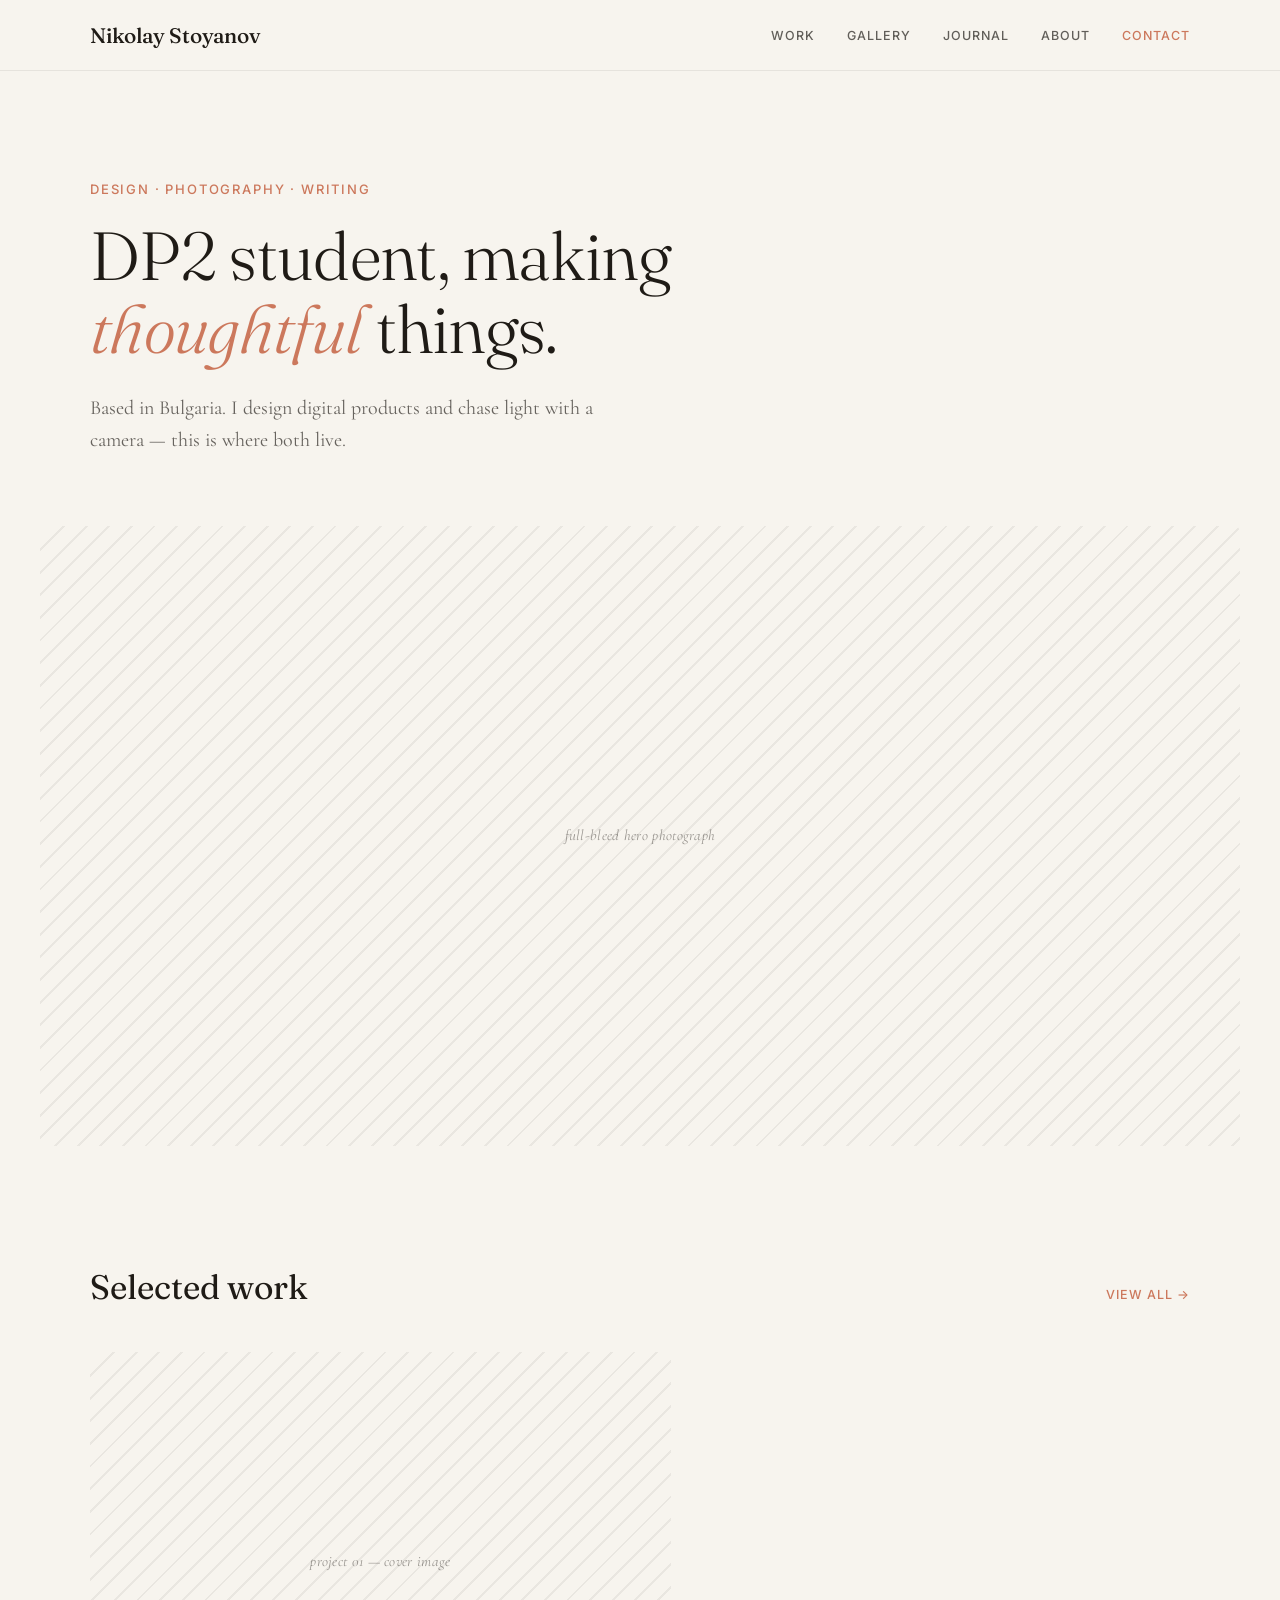
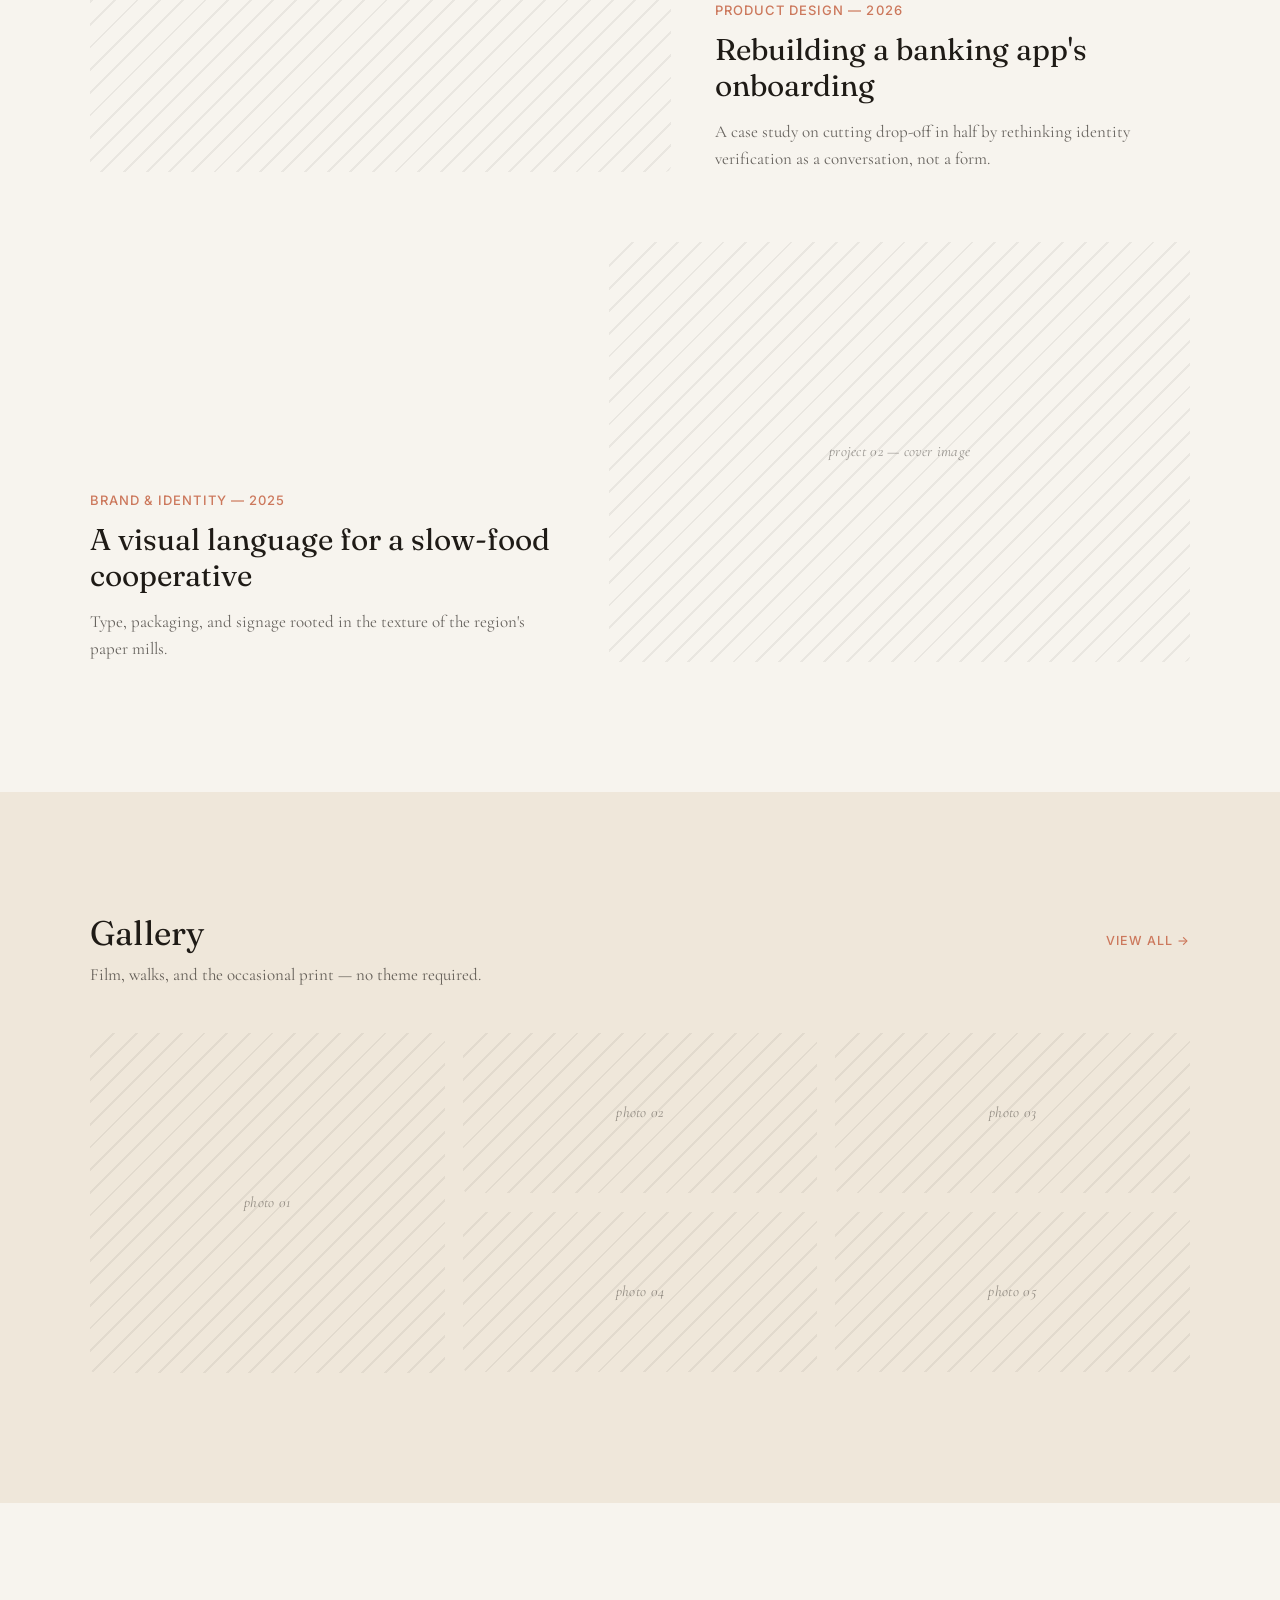
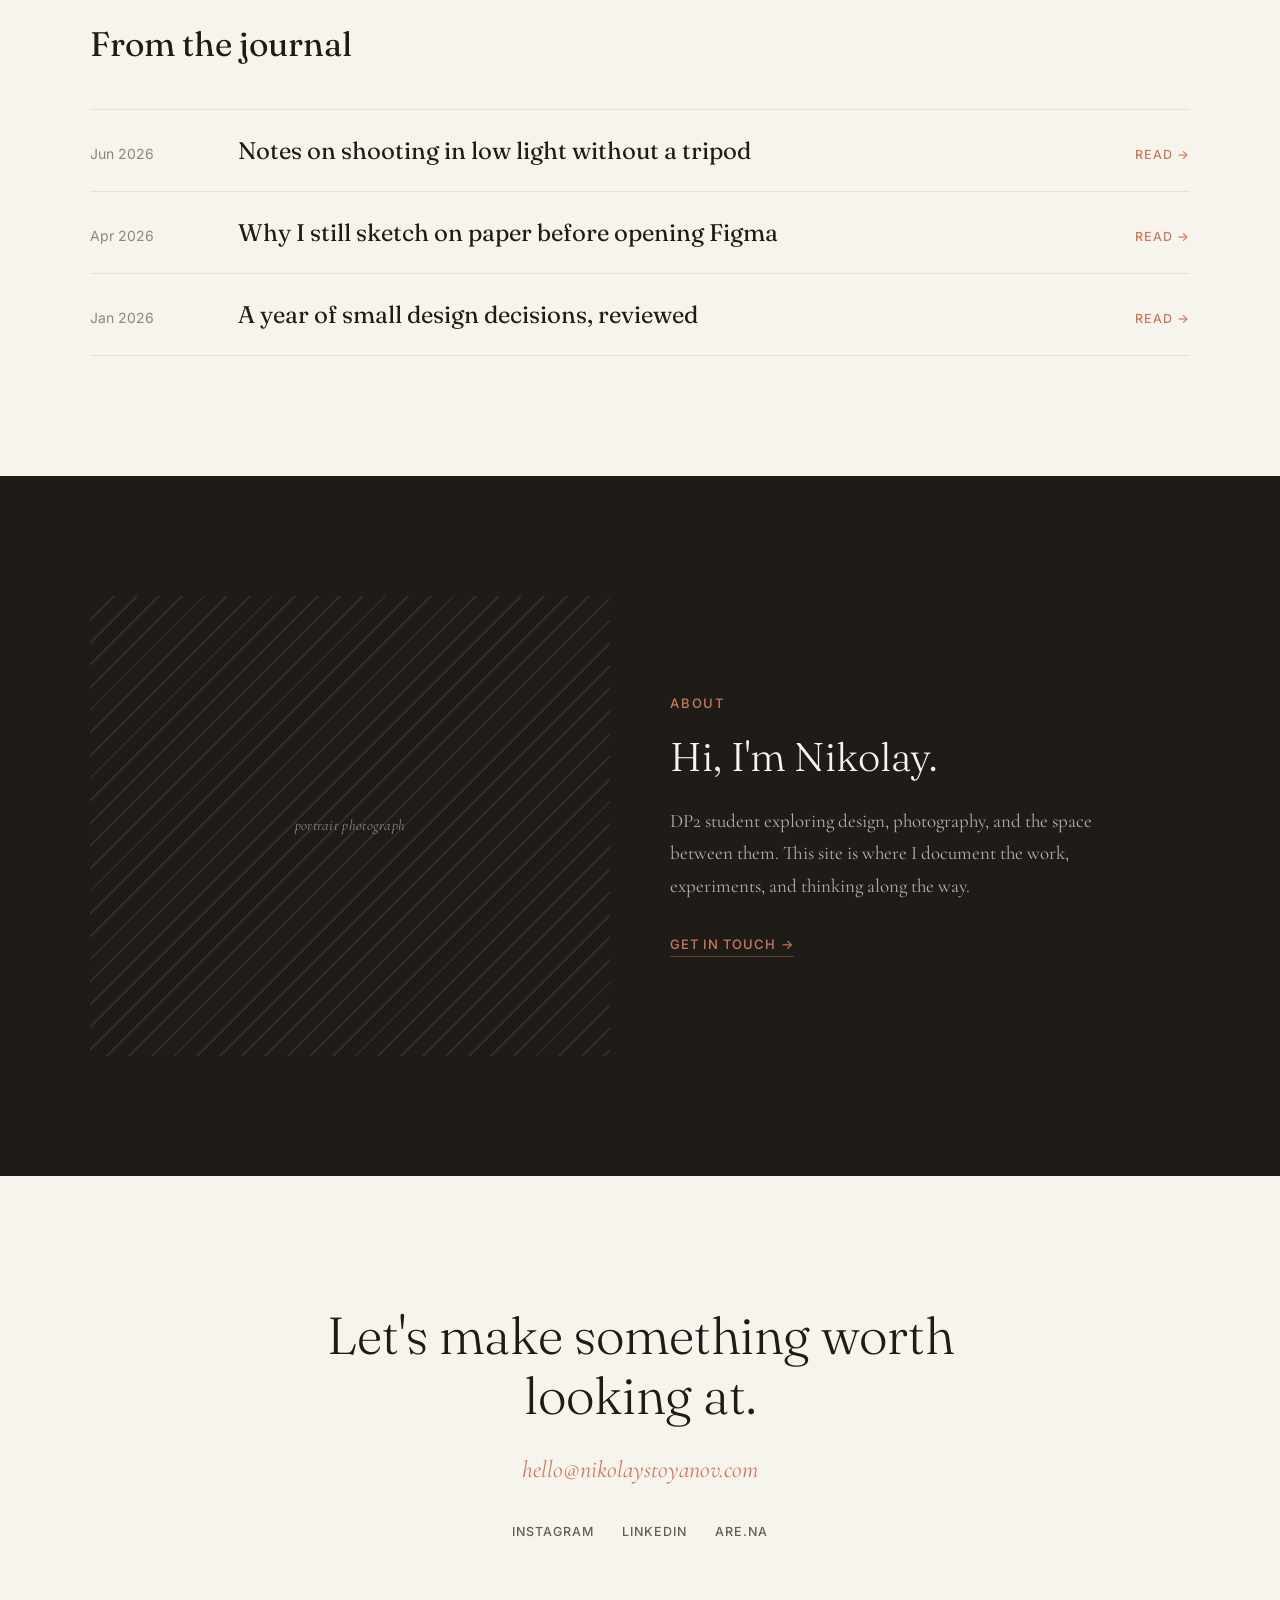
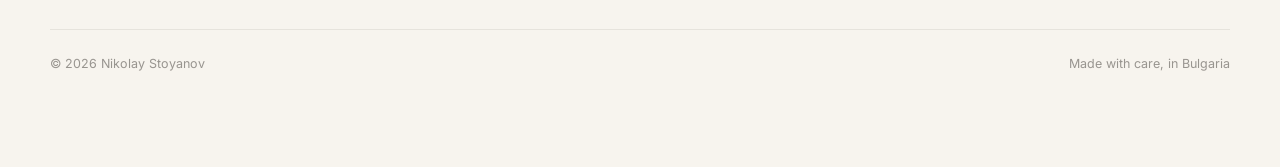
==== index.html @ 4f8e9625 "Add portfolio site: Home, Project, Post, and Gallery pages Static HTML/CSS implementation of the per" ====
<!DOCTYPE html>
<html lang="en">
<head>
<meta charset="utf-8">
<meta name="viewport" content="width=device-width, initial-scale=1">
<title>Nikolay Stoyanov — Design · Photography · Writing</title>
<meta name="description" content="Personal portfolio of Nikolay Stoyanov — design, photography, and writing from Bulgaria.">
<link rel="preconnect" href="https://fonts.googleapis.com">
<link rel="preconnect" href="https://fonts.gstatic.com" crossorigin>
<link href="https://fonts.googleapis.com/css2?family=Fraunces:ital,opsz,wght@0,9..144,300;0,9..144,400;0,9..144,500;0,9..144,600;1,9..144,400&family=Cormorant+Garamond:ital,wght@0,400;0,500;1,400&family=Inter:wght@400;500;600&display=swap" rel="stylesheet">
<link rel="stylesheet" href="css/style.css">
</head>
<body>

<header class="site-nav">
  <div class="nav-inner">
    <a href="#home" class="brand">Nikolay Stoyanov</a>
    <nav class="nav-links">
      <a href="#work">Work</a>
      <a href="gallery.html">Gallery</a>
      <a href="#journal">Journal</a>
      <a href="#about">About</a>
      <a href="#contact" class="accent">Contact</a>
    </nav>
  </div>
</header>

<main>

  <!-- HERO -->
  <section id="home" class="hero container">
    <p class="eyebrow">Design · Photography · Writing</p>
    <h1>DP2 student, making <em>thoughtful</em> things.</h1>
    <p class="hero-sub">Based in Bulgaria. I design digital products and chase light with a camera — this is where both live.</p>
  </section>

  <div class="ph full-bleed hero-photo">full-bleed hero photograph</div>

  <!-- WORK -->
  <section id="work">
    <div class="container">
      <div class="section-head">
        <h2>Selected work</h2>
        <a href="#work" class="label">View all →</a>
      </div>
    </div>
    <div class="container work-list">
      <article class="work-row">
        <a href="project.html" class="ph work-cover">project 01 — cover image</a>
        <div>
          <p class="eyebrow" style="letter-spacing:.08em">Product design — 2026</p>
          <h3><a href="project.html">Rebuilding a banking app's onboarding</a></h3>
          <p class="work-desc">A case study on cutting drop-off in half by rethinking identity verification as a conversation, not a form.</p>
        </div>
      </article>
      <article class="work-row work-row--flip">
        <a href="project.html" class="ph work-cover">project 02 — cover image</a>
        <div>
          <p class="eyebrow" style="letter-spacing:.08em">Brand &amp; identity — 2025</p>
          <h3><a href="project.html">A visual language for a slow-food cooperative</a></h3>
          <p class="work-desc">Type, packaging, and signage rooted in the texture of the region's paper mills.</p>
        </div>
      </article>
    </div>
  </section>

  <!-- GALLERY TEASER -->
  <section id="gallery" class="gallery-band">
    <div class="container">
      <div class="section-head">
        <h2>Gallery</h2>
        <a href="gallery.html" class="label">View all →</a>
      </div>
      <p class="gallery-sub">Film, walks, and the occasional print — no theme required.</p>
      <div class="photo-grid">
        <div class="ph tall" style="height:340px">photo 01</div>
        <div class="ph" style="height:160px">photo 02</div>
        <div class="ph" style="height:160px">photo 03</div>
        <div class="ph" style="height:160px">photo 04</div>
        <div class="ph" style="height:160px">photo 05</div>
      </div>
    </div>
  </section>

  <!-- JOURNAL -->
  <section id="journal" class="container">
    <h2>From the journal</h2>
    <div class="journal-list">
      <a href="post.html" class="journal-row">
        <span class="date">Jun 2026</span>
        <span class="title">Notes on shooting in low light without a tripod</span>
        <span class="read">Read →</span>
      </a>
      <a href="post.html" class="journal-row">
        <span class="date">Apr 2026</span>
        <span class="title">Why I still sketch on paper before opening Figma</span>
        <span class="read">Read →</span>
      </a>
      <a href="post.html" class="journal-row">
        <span class="date">Jan 2026</span>
        <span class="title">A year of small design decisions, reviewed</span>
        <span class="read">Read →</span>
      </a>
    </div>
  </section>

  <!-- ABOUT -->
  <section id="about">
    <div class="container about-grid">
      <div class="ph ph--on-dark about-portrait">portrait photograph</div>
      <div>
        <p class="eyebrow">About</p>
        <h2>Hi, I'm Nikolay.</h2>
        <p class="about-bio">DP2 student exploring design, photography, and the space between them. This site is where I document the work, experiments, and thinking along the way.</p>
        <a href="#contact" class="link-underline">Get in touch →</a>
      </div>
    </div>
  </section>

  <!-- CONTACT / FOOTER -->
  <section id="contact">
    <div class="contact-inner">
      <h2>Let's make something worth looking at.</h2>
      <a href="mailto:hello@nikolaystoyanov.com" class="contact-email">hello@nikolaystoyanov.com</a>
      <div class="social-links">
        <a href="#">Instagram</a>
        <a href="#">LinkedIn</a>
        <a href="#">Are.na</a>
      </div>
    </div>
    <footer class="site-footer">
      <span>© 2026 Nikolay Stoyanov</span>
      <span>Made with care, in Bulgaria</span>
    </footer>
  </section>

</main>

</body>
</html>
---- css/style.css ----
/* ==========================================================================
   Nikolay Stoyanov — personal portfolio
   Design tokens + shared styles for all pages
   ========================================================================== */

:root {
  --bg: #F7F4EE;            /* cream / paper */
  --bg-beige: #EFE7DA;      /* warm beige band (gallery) */
  --ink: #1F1B16;           /* primary text / dark sections */
  --ink-88: #1F1B16dd;
  --ink-80: #1F1B16cc;
  --ink-66: #1F1B16aa;
  --ink-70a: #1F1B16b0;
  --ink-50: #1F1B1680;
  --ink-44: #1F1B1670;
  --accent: #CC785C;        /* clay / terracotta */
  --accent-hover: #B35F42;
  --selection: #EEDCCB;
  --hairline: #1F1B1614;
  --hairline-strong: #1F1B1618;
  --cream-70: #F7F4EEb0;
  --cream-50: #F7F4EE80;

  --serif-display: 'Fraunces', serif;
  --serif-body: 'Cormorant Garamond', serif;
  --sans: 'Inter', sans-serif;

  --radius: 6px;
  --page-max: 1180px;
  --gutter: 40px;
}

* { box-sizing: border-box; }

html { scroll-behavior: smooth; }

/* Cross-page fade: view transitions where supported (Chrome/Edge),
   with a fade-in on load as a fallback everywhere else */
@view-transition { navigation: auto; }

::view-transition-old(root) { animation: vt-fade-out .2s ease both; }
::view-transition-new(root) { animation: vt-fade-in .25s ease both; }

@keyframes vt-fade-out { to { opacity: 0; } }
@keyframes vt-fade-in { from { opacity: 0; } }

@keyframes page-fade-in { from { opacity: 0; } }

body { animation: page-fade-in .35s ease; }

@media (prefers-reduced-motion: reduce) {
  html { scroll-behavior: auto; }
  body { animation: none; }
  ::view-transition-old(root),
  ::view-transition-new(root) { animation: none; }
}

body {
  margin: 0;
  background: var(--bg);
  color: var(--ink);
  font-family: var(--sans);
  -webkit-font-smoothing: antialiased;
}

a {
  color: var(--accent);
  text-decoration: none;
  transition: color .2s ease, opacity .2s ease, border-color .2s ease;
}

a:hover { color: var(--accent-hover); }

::selection { background: var(--selection); color: var(--ink); }

img {
  max-width: 100%;
  display: block;
  border-radius: var(--radius);
}

h1, h2, h3, p { margin: 0; }

/* Layout helpers ---------------------------------------------------------- */

.container {
  max-width: var(--page-max);
  margin: 0 auto;
  padding-left: var(--gutter);
  padding-right: var(--gutter);
}

.full-bleed {
  margin-left: var(--gutter);
  margin-right: var(--gutter);
  border-radius: var(--radius);
}

/* Diagonal-hatch placeholder (swap for real <img> when photos are ready) -- */

.ph {
  background: repeating-linear-gradient(135deg, #1F1B1610, #1F1B1610 2px, transparent 2px, transparent 16px);
  display: flex;
  align-items: center;
  justify-content: center;
  font: italic 15px/1 var(--serif-body);
  color: var(--ink-44);
  letter-spacing: .02em;
  border-radius: var(--radius);
}

.ph--on-dark {
  background: repeating-linear-gradient(135deg, #F7F4EE14, #F7F4EE14 2px, transparent 2px, transparent 16px);
  color: var(--cream-50);
}

/* Type styles ------------------------------------------------------------- */

.eyebrow {
  font: 500 13px var(--sans);
  letter-spacing: .14em;
  text-transform: uppercase;
  color: var(--accent);
}

.label {
  font: 500 12.5px var(--sans);
  letter-spacing: .08em;
  text-transform: uppercase;
}

/* Nav ---------------------------------------------------------------------- */

.site-nav {
  position: sticky;
  top: 0;
  z-index: 10;
  background: #F7F4EEee;
  backdrop-filter: blur(6px);
  -webkit-backdrop-filter: blur(6px);
  border-bottom: 1px solid var(--hairline);
}

.site-nav .nav-inner {
  max-width: var(--page-max);
  margin: 0 auto;
  display: flex;
  align-items: center;
  justify-content: space-between;
  gap: 20px;
  padding: 22px var(--gutter);
}

.site-nav .brand {
  font: 500 21px var(--serif-display);
  color: var(--ink);
  letter-spacing: -.01em;
  white-space: nowrap;
}

.site-nav .nav-links {
  display: flex;
  flex-wrap: wrap;
  gap: 32px;
  font: 500 12.5px var(--sans);
  letter-spacing: .08em;
  text-transform: uppercase;
}

.site-nav .nav-links a { color: var(--ink-70a); }
.site-nav .nav-links a:hover { color: var(--accent-hover); }
.site-nav .nav-links a.accent,
.site-nav .nav-links a.active { color: var(--accent); }
.site-nav .nav-links a.accent:hover,
.site-nav .nav-links a.active:hover { color: var(--accent-hover); }

/* Home: hero ---------------------------------------------------------------- */

.hero {
  padding-top: 110px;
  padding-bottom: 70px;
  scroll-margin-top: 80px;
}

.hero .eyebrow { margin-bottom: 22px; }

.hero h1 {
  font: 300 68px/1.08 var(--serif-display);
  max-width: 820px;
  letter-spacing: -.01em;
}

.hero h1 em {
  font-style: italic;
  color: var(--accent);
}

.hero .hero-sub {
  margin-top: 26px;
  font: 400 20px/1.6 var(--serif-body);
  color: var(--ink-66);
  max-width: 560px;
}

.hero-photo { height: 620px; }

/* Sections ------------------------------------------------------------------ */

section { scroll-margin-top: 80px; }

.section-head {
  display: flex;
  align-items: baseline;
  justify-content: space-between;
  margin-bottom: 44px;
}

.section-head h2 { font: 400 34px var(--serif-display); }

/* Home: work ---------------------------------------------------------------- */

#work { padding-top: 120px; }

.work-list {
  display: flex;
  flex-direction: column;
  gap: 70px;
  padding-bottom: 130px;
}

.work-row {
  display: grid;
  grid-template-columns: 1.1fr .9fr;
  gap: 44px;
  align-items: end;
}

.work-row--flip { grid-template-columns: .9fr 1.1fr; }
.work-row--flip .work-cover { order: 2; }

.work-cover { height: 420px; }

.work-row .eyebrow {
  letter-spacing: .08em;
  margin-bottom: 14px;
}

.work-row h3 { margin-bottom: 14px; }

.work-row h3 a {
  font: 400 30px/1.2 var(--serif-display);
  color: var(--ink);
  display: block;
}

.work-row h3 a:hover { color: var(--accent-hover); }

.work-row .work-desc {
  font: 400 17px/1.6 var(--serif-body);
  color: var(--ink-66);
}

/* Home: gallery teaser / Gallery page grid ----------------------------------- */

.gallery-band {
  background: var(--bg-beige);
  padding: 120px 0 130px;
}

.gallery-band .section-head { margin-bottom: 10px; }

.gallery-band .gallery-sub {
  font: 400 17px var(--serif-body);
  color: var(--ink-66);
  margin-bottom: 48px;
  max-width: 520px;
}

.photo-grid {
  display: grid;
  grid-template-columns: repeat(3, 1fr);
  gap: 18px;
}

.photo-grid .tall { grid-row: span 2; }
.photo-grid .wide { grid-column: span 2; }

/* Home: journal --------------------------------------------------------------- */

#journal {
  padding-top: 120px;
  padding-bottom: 120px;
}

#journal h2 {
  font: 400 34px var(--serif-display);
  margin-bottom: 44px;
}

.journal-list { display: flex; flex-direction: column; }

.journal-row {
  display: grid;
  grid-template-columns: 120px 1fr auto;
  gap: 28px;
  align-items: baseline;
  padding: 26px 0;
  border-top: 1px solid var(--hairline-strong);
  color: var(--ink);
}

.journal-row:last-child { border-bottom: 1px solid var(--hairline-strong); }

.journal-row .date {
  font: 400 14px var(--sans);
  color: var(--ink-50);
}

.journal-row .title { font: 400 24px var(--serif-display); }

.journal-row .read {
  font: 500 12.5px var(--sans);
  text-transform: uppercase;
  letter-spacing: .08em;
  color: var(--accent);
}

.journal-row:hover .title { color: var(--accent-hover); }

/* Home: about ------------------------------------------------------------------ */

#about {
  background: var(--ink);
  color: var(--bg);
  padding: 120px 0;
}

.about-grid {
  display: grid;
  grid-template-columns: 1fr 1fr;
  gap: 60px;
  align-items: center;
}

.about-portrait { height: 460px; }

#about .eyebrow { margin-bottom: 22px; }

#about h2 {
  font: 300 40px/1.2 var(--serif-display);
  margin-bottom: 24px;
}

#about .about-bio {
  font: 400 19px/1.7 var(--serif-body);
  color: var(--cream-70);
  max-width: 480px;
}

.link-underline {
  display: inline-block;
  margin-top: 34px;
  font: 500 13px var(--sans);
  letter-spacing: .08em;
  text-transform: uppercase;
  color: var(--accent);
  border-bottom: 1px solid #CC785C60;
  padding-bottom: 4px;
}

/* Home: contact ------------------------------------------------------------------ */

#contact { padding: 130px var(--gutter) 70px; }

.contact-inner {
  max-width: var(--page-max);
  margin: 0 auto;
  text-align: center;
}

.contact-inner h2 {
  font: 300 52px/1.15 var(--serif-display);
  max-width: 680px;
  margin: 0 auto 30px;
}

.contact-email {
  font: 400 24px var(--serif-body);
  font-style: italic;
  color: var(--accent);
}

.social-links {
  display: flex;
  justify-content: center;
  flex-wrap: wrap;
  gap: 28px;
  margin-top: 40px;
  font: 500 12.5px var(--sans);
  letter-spacing: .08em;
  text-transform: uppercase;
}

.social-links a { color: var(--ink-70a); }
.social-links a:hover { color: var(--accent-hover); }

/* Footer --------------------------------------------------------------------------- */

.site-footer {
  max-width: var(--page-max);
  margin: 0 auto;
  padding: 26px var(--gutter);
  border-top: 1px solid var(--hairline);
  display: flex;
  justify-content: space-between;
  gap: 16px;
  font: 400 12.5px var(--sans);
  color: var(--ink-44);
}

#contact .site-footer {
  margin-top: 90px;
  padding-left: 0;
  padding-right: 0;
}

/* Subpages: shared header pattern ----------------------------------------------------- */

.page-header {
  margin: 0 auto;
  padding: 110px var(--gutter) 50px;
}

.page-header .back-link {
  font: 500 12.5px var(--sans);
  letter-spacing: .08em;
  text-transform: uppercase;
}

.page-header .eyebrow { margin: 26px 0 20px; }

.page-header h1 { font: 300 52px/1.15 var(--serif-display); }

.page-header .page-sub {
  margin-top: 24px;
  font: 400 20px/1.6 var(--serif-body);
  color: var(--ink-66);
}

/* Project page --------------------------------------------------------------------------- */

.project-header { max-width: 900px; }

.meta-row {
  display: flex;
  flex-wrap: wrap;
  gap: 56px;
  margin-top: 44px;
  padding-top: 28px;
  border-top: 1px solid var(--hairline-strong);
}

.meta-row dt {
  font: 500 11px var(--sans);
  letter-spacing: .08em;
  text-transform: uppercase;
  color: var(--ink-44);
  margin-bottom: 6px;
}

.meta-row dd {
  margin: 0;
  font: 400 15px var(--sans);
}

.project-cover { height: 640px; }

.project-body {
  max-width: 760px;
  margin: 0 auto;
  padding: 100px var(--gutter);
}

.project-body h2 {
  font: 400 30px/1.3 var(--serif-display);
  margin-bottom: 22px;
}

.project-body p {
  font: 400 19px/1.75 var(--serif-body);
  color: var(--ink-80);
  margin-bottom: 60px;
}

.project-body p:last-child { margin-bottom: 0; }

.project-body .ph { margin-bottom: 60px; }

.two-up {
  display: grid;
  grid-template-columns: 1fr 1fr;
  gap: 20px;
  margin-bottom: 60px;
}

.two-up .ph { margin-bottom: 0; }

/* Post page ----------------------------------------------------------------------------------- */

.post-header {
  max-width: 720px;
  padding-bottom: 60px;
}

.post-header h1 { font: 300 46px/1.2 var(--serif-display); }

.post-cover { height: 520px; }

.post-body {
  max-width: 680px;
  margin: 0 auto;
  padding: 80px var(--gutter);
  font: 400 20px/1.85 var(--serif-body);
  color: var(--ink-88);
}

.post-body p { margin: 0 0 1.2em; }

.post-body .ph { margin: 44px 0; }

/* Next project / next entry CTA ------------------------------------------------------------------ */

.next-cta {
  border-top: 1px solid var(--hairline-strong);
  padding: 70px var(--gutter);
  text-align: center;
}

.next-cta .next-label {
  font: 500 12px var(--sans);
  letter-spacing: .08em;
  text-transform: uppercase;
  color: var(--ink-44);
  margin-bottom: 14px;
}

.next-cta a {
  font: 300 36px var(--serif-display);
  color: var(--ink);
}

.next-cta a:hover { color: var(--accent-hover); }

.next-cta--post a { font-size: 32px; }

/* Gallery page ------------------------------------------------------------------------------------ */

.gallery-header { max-width: var(--page-max); }

.gallery-header h1 { font: 300 60px var(--serif-display); }

.gallery-header .page-sub {
  margin-top: 18px;
  font-size: 19px;
  max-width: 560px;
}

.gallery-page-grid { padding-bottom: 140px; }

/* Responsive --------------------------------------------------------------------------------------- */

@media (max-width: 920px) {
  :root { --gutter: 24px; }

  .hero { padding-top: 80px; }
  .hero h1 { font-size: 46px; }

  .work-row,
  .work-row--flip {
    grid-template-columns: 1fr;
    gap: 24px;
    align-items: start;
  }
  .work-row--flip .work-cover { order: 0; }
  .work-cover { height: 320px; }

  .hero-photo { height: 380px; }
  .project-cover { height: 380px; }
  .post-cover { height: 320px; }

  .photo-grid { grid-template-columns: repeat(2, 1fr); }

  .about-grid {
    grid-template-columns: 1fr;
    gap: 40px;
  }
  .about-portrait { height: 360px; }

  .page-header h1 { font-size: 38px; }
  .gallery-header h1 { font-size: 44px; }
  .contact-inner h2 { font-size: 38px; }
  .next-cta a { font-size: 28px; }
  .meta-row { gap: 32px; }
}

@media (max-width: 640px) {
  .site-nav .nav-inner {
    flex-direction: column;
    align-items: flex-start;
    gap: 12px;
    padding-top: 16px;
    padding-bottom: 16px;
  }
  .site-nav .nav-links { gap: 18px; }

  .hero h1 { font-size: 36px; }

  .journal-row {
    grid-template-columns: 1fr auto;
    gap: 8px 20px;
  }
  .journal-row .date { grid-column: 1 / -1; }
  .journal-row .title { font-size: 20px; }

  .photo-grid { grid-template-columns: 1fr; }
  .photo-grid .tall,
  .photo-grid .wide { grid-row: auto; grid-column: auto; }

  .two-up { grid-template-columns: 1fr; }

  .site-footer {
    flex-direction: column;
    gap: 6px;
  }
}
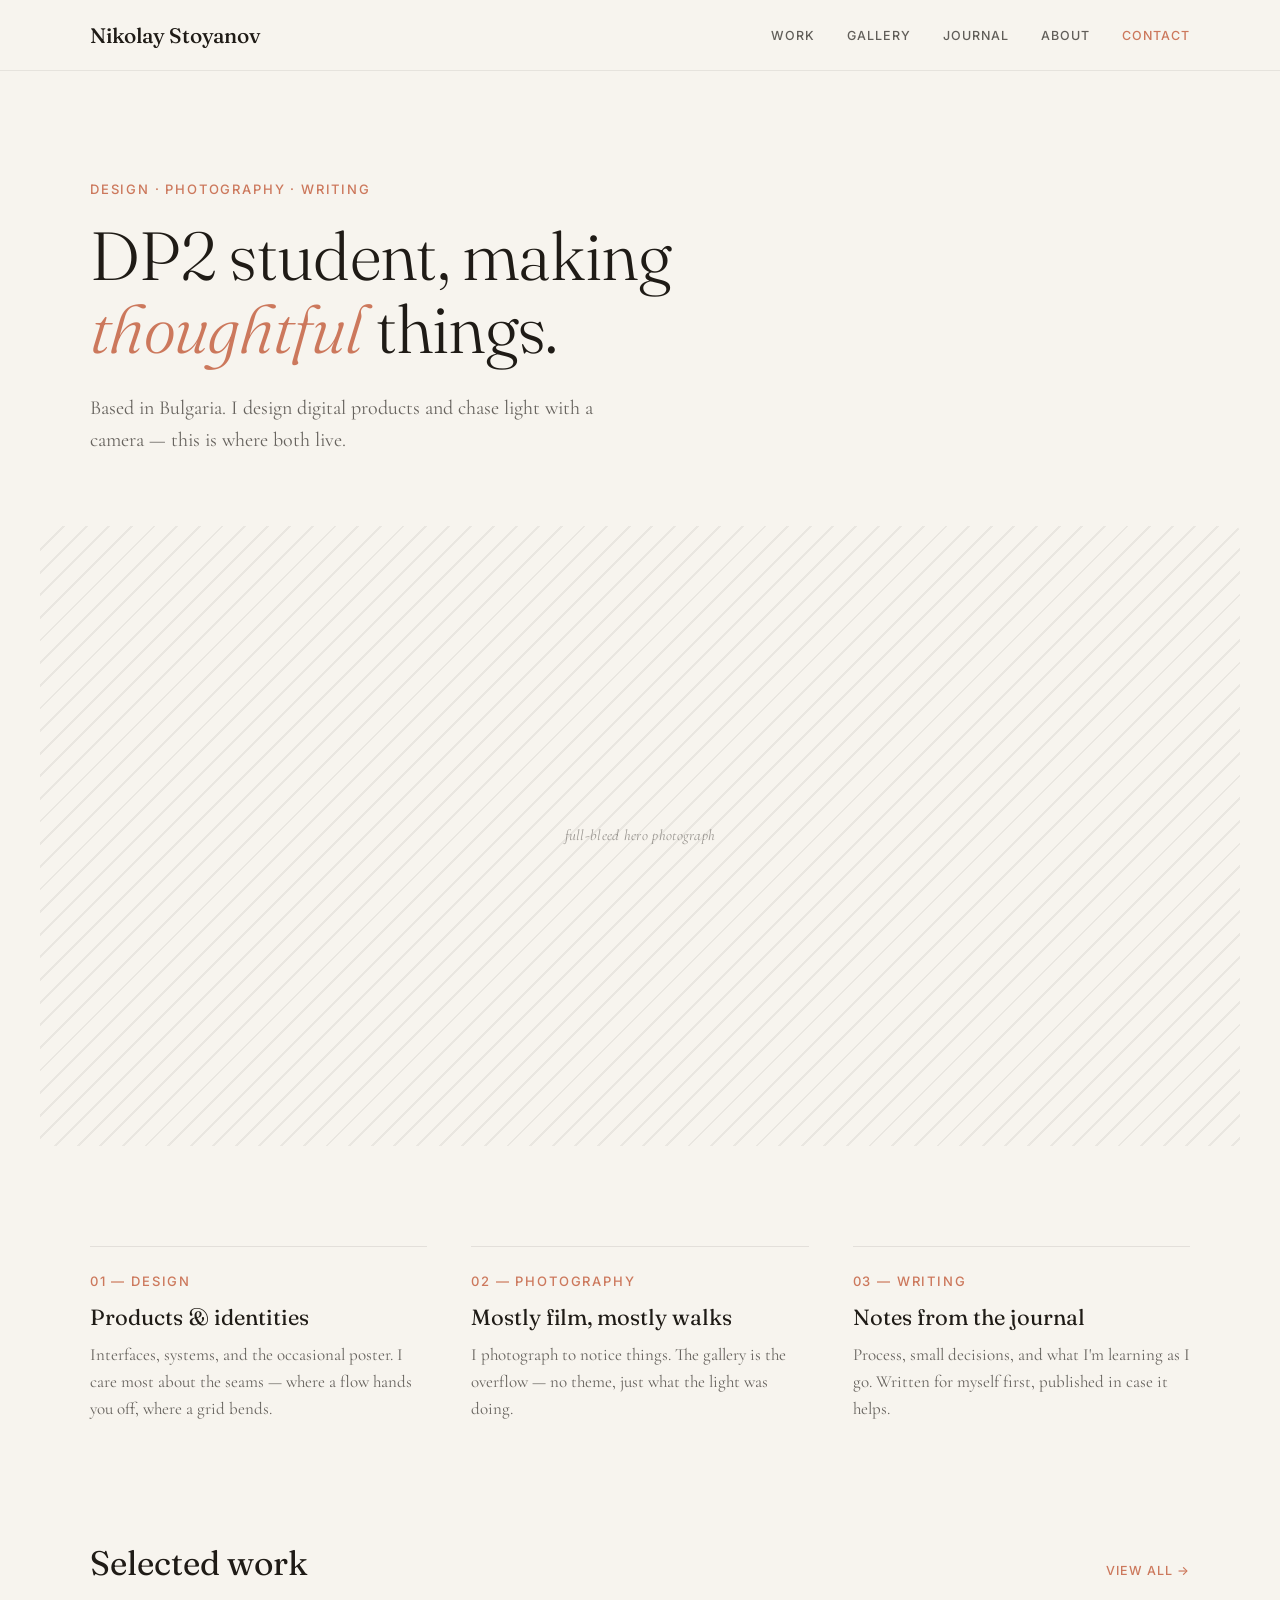
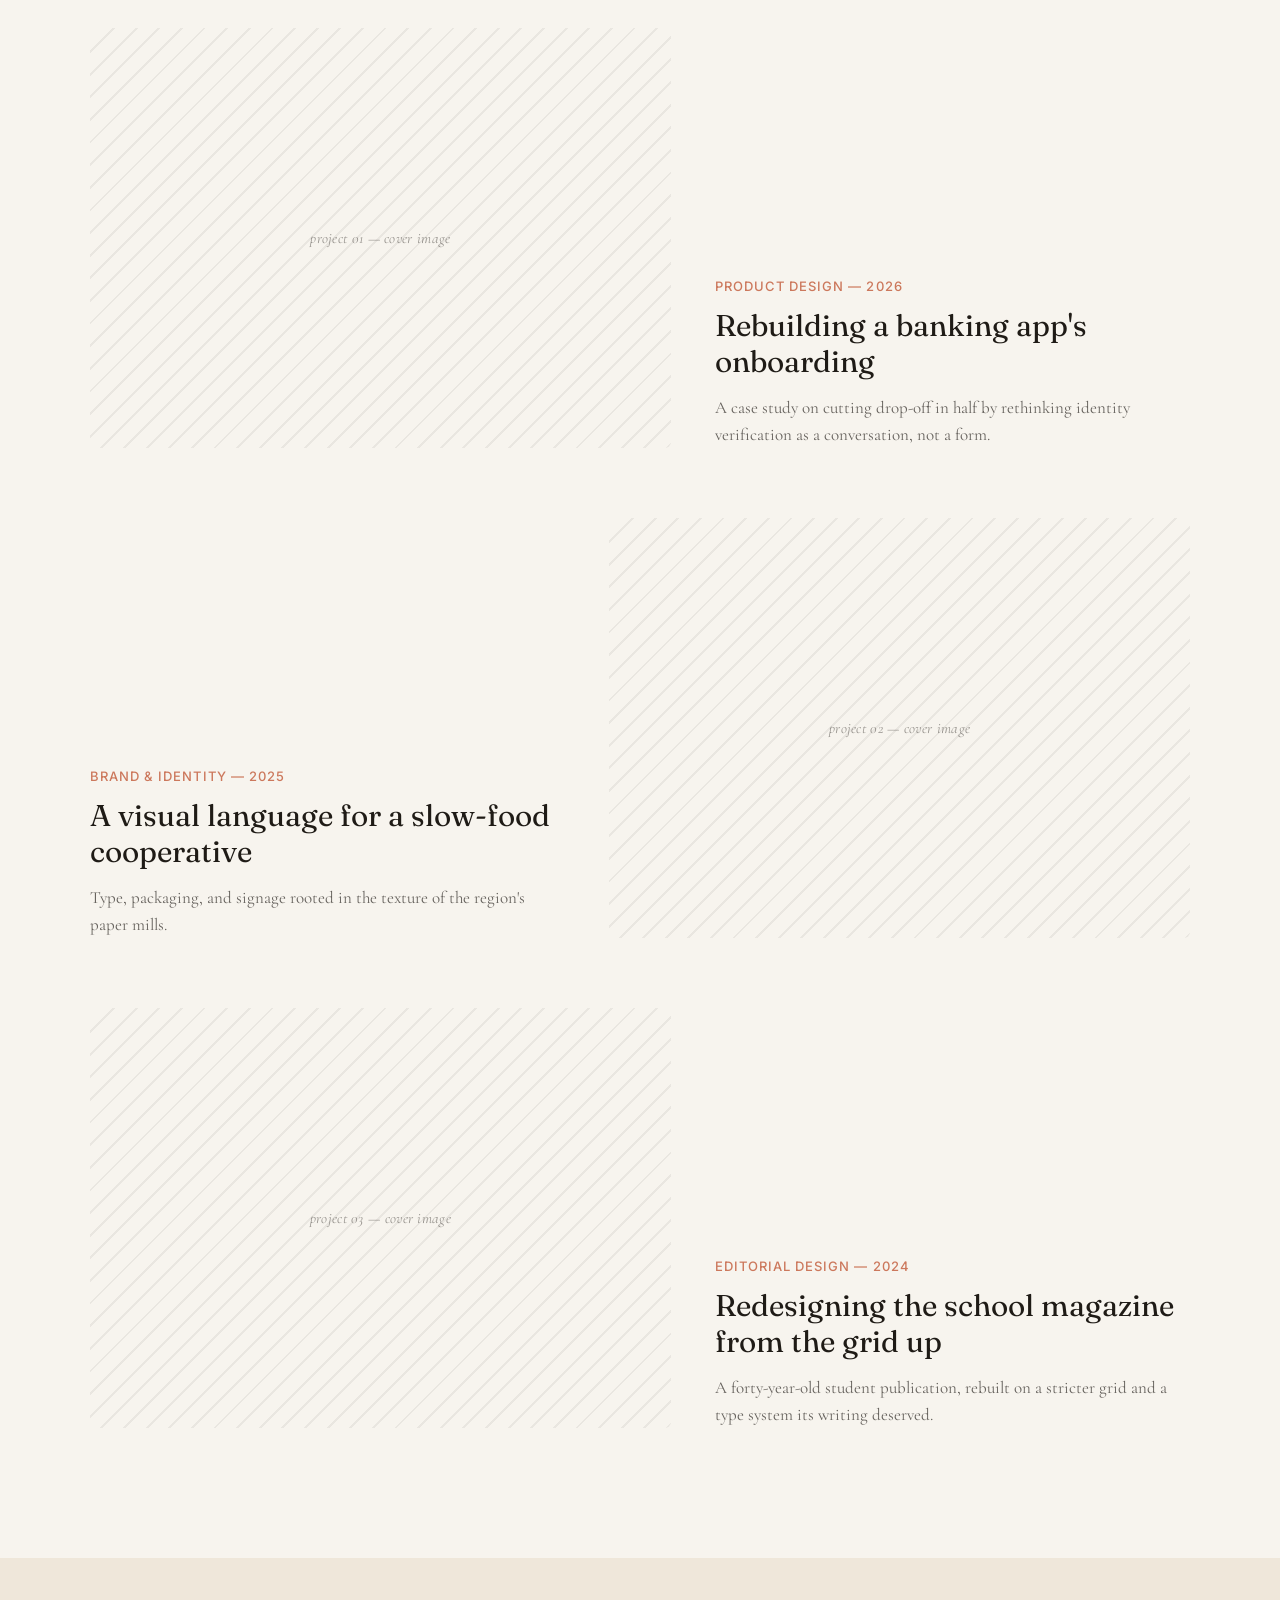
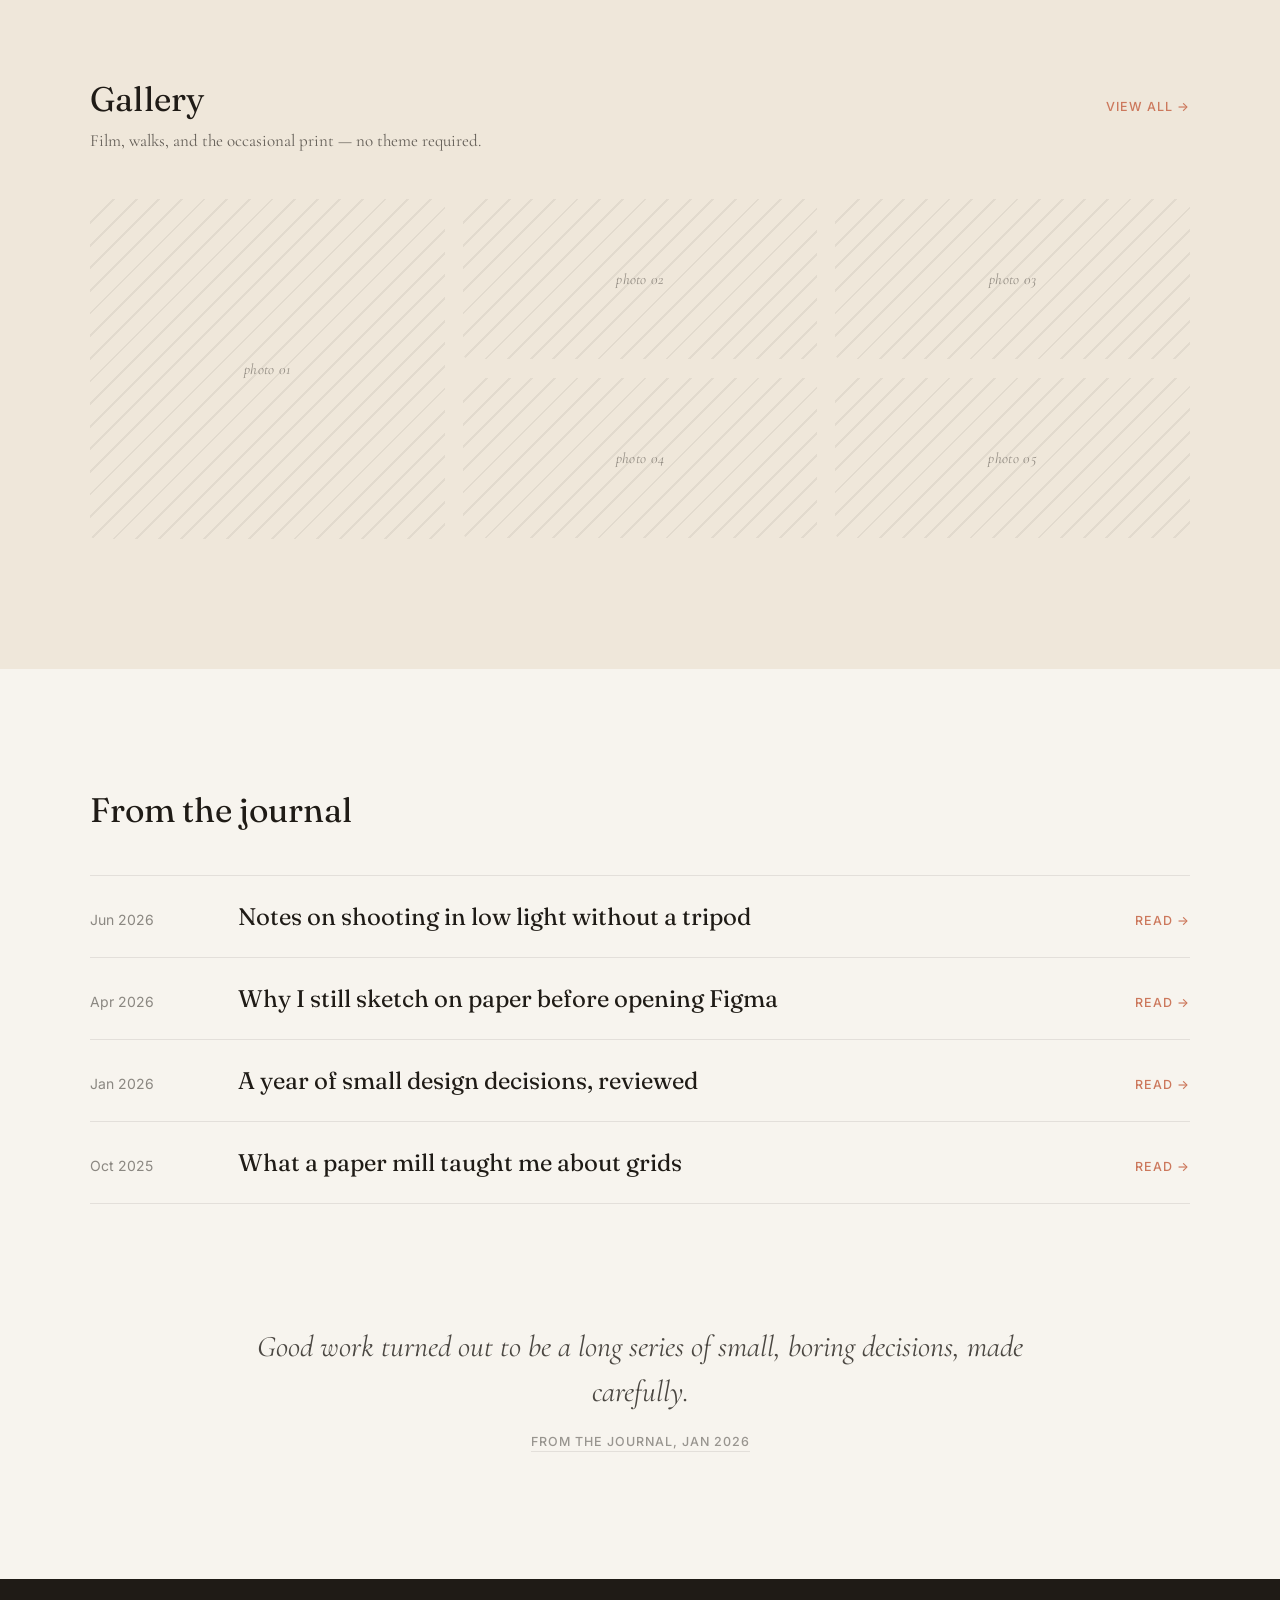
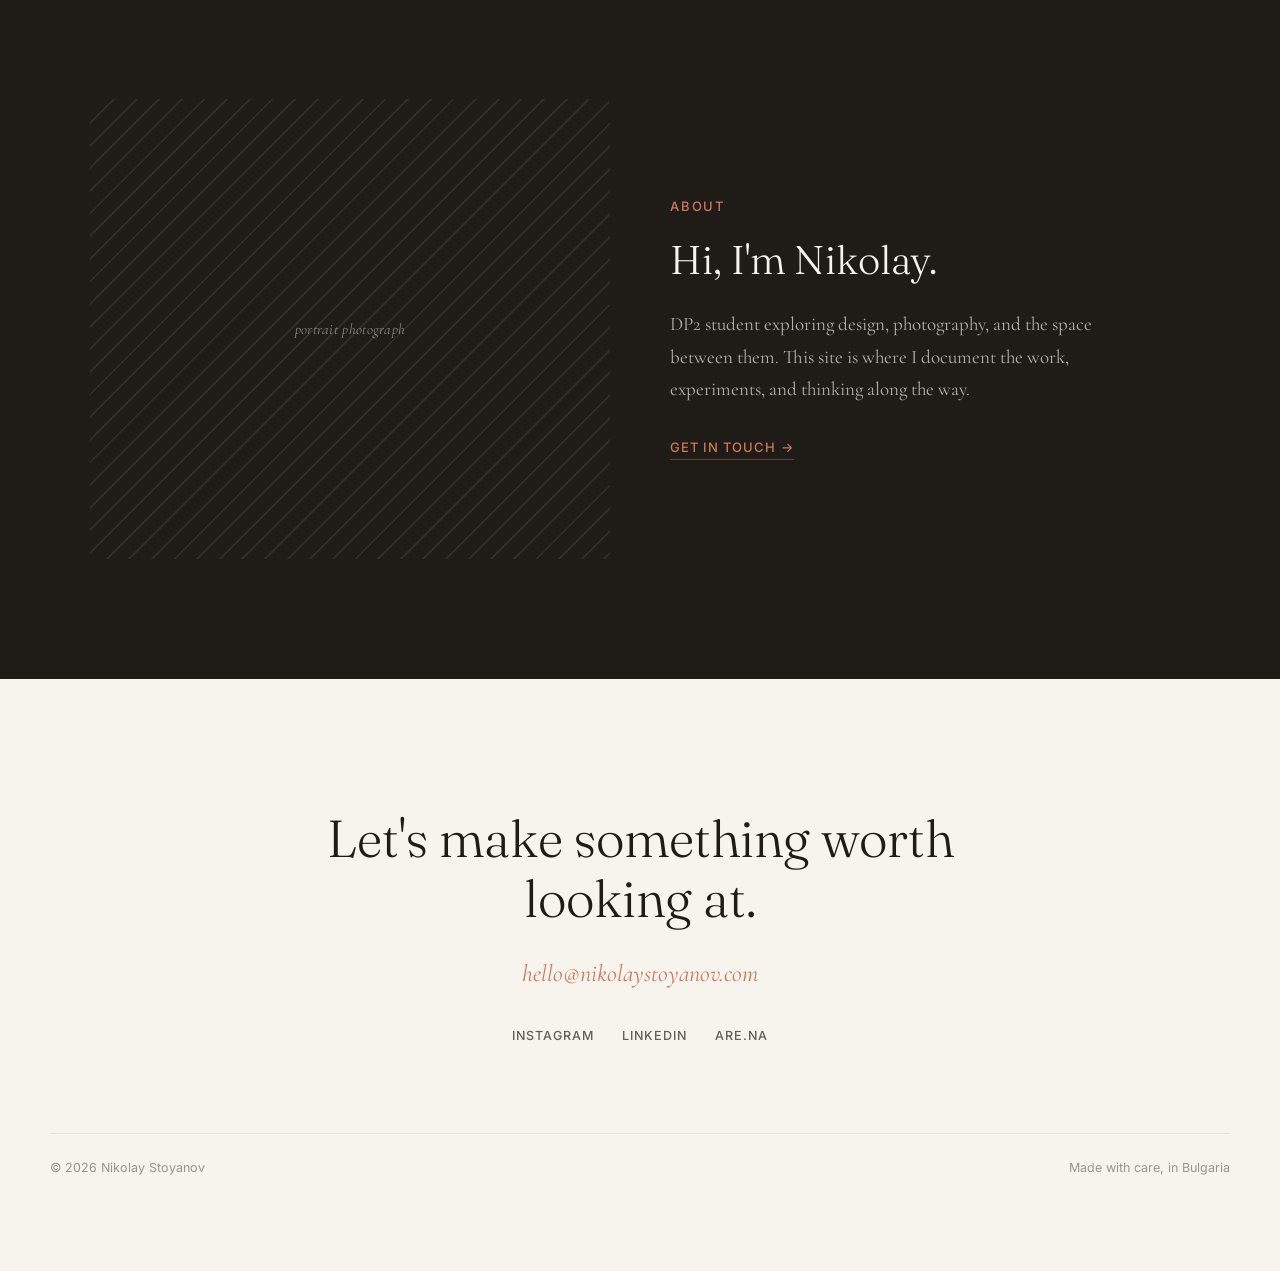
==== commit bf385880: "Expand site: three new sections on Home and five new content pages - Home: 'What I do' three-column " ====
--- a/index.html
+++ b/index.html
@@ -36,6 +36,27 @@
 
   <div class="ph full-bleed hero-photo">full-bleed hero photograph</div>
 
+  <!-- WHAT I DO -->
+  <section class="what-i-do container">
+    <div class="what-grid">
+      <div class="what-item">
+        <p class="what-num">01 — Design</p>
+        <h3>Products &amp; identities</h3>
+        <p>Interfaces, systems, and the occasional poster. I care most about the seams — where a flow hands you off, where a grid bends.</p>
+      </div>
+      <div class="what-item">
+        <p class="what-num">02 — Photography</p>
+        <h3>Mostly film, mostly walks</h3>
+        <p>I photograph to notice things. The gallery is the overflow — no theme, just what the light was doing.</p>
+      </div>
+      <div class="what-item">
+        <p class="what-num">03 — Writing</p>
+        <h3>Notes from the journal</h3>
+        <p>Process, small decisions, and what I'm learning as I go. Written for myself first, published in case it helps.</p>
+      </div>
+    </div>
+  </section>
+
   <!-- WORK -->
   <section id="work">
     <div class="container">
@@ -54,11 +75,19 @@
         </div>
       </article>
       <article class="work-row work-row--flip">
-        <a href="project.html" class="ph work-cover">project 02 — cover image</a>
+        <a href="project-coop.html" class="ph work-cover">project 02 — cover image</a>
         <div>
           <p class="eyebrow" style="letter-spacing:.08em">Brand &amp; identity — 2025</p>
-          <h3><a href="project.html">A visual language for a slow-food cooperative</a></h3>
+          <h3><a href="project-coop.html">A visual language for a slow-food cooperative</a></h3>
           <p class="work-desc">Type, packaging, and signage rooted in the texture of the region's paper mills.</p>
+        </div>
+      </article>
+      <article class="work-row">
+        <a href="project-magazine.html" class="ph work-cover">project 03 — cover image</a>
+        <div>
+          <p class="eyebrow" style="letter-spacing:.08em">Editorial design — 2024</p>
+          <h3><a href="project-magazine.html">Redesigning the school magazine from the grid up</a></h3>
+          <p class="work-desc">A forty-year-old student publication, rebuilt on a stricter grid and a type system its writing deserved.</p>
         </div>
       </article>
     </div>
@@ -91,18 +120,29 @@
         <span class="title">Notes on shooting in low light without a tripod</span>
         <span class="read">Read →</span>
       </a>
-      <a href="post.html" class="journal-row">
+      <a href="post-sketching.html" class="journal-row">
         <span class="date">Apr 2026</span>
         <span class="title">Why I still sketch on paper before opening Figma</span>
         <span class="read">Read →</span>
       </a>
-      <a href="post.html" class="journal-row">
+      <a href="post-review.html" class="journal-row">
         <span class="date">Jan 2026</span>
         <span class="title">A year of small design decisions, reviewed</span>
         <span class="read">Read →</span>
       </a>
+      <a href="post-grids.html" class="journal-row">
+        <span class="date">Oct 2025</span>
+        <span class="title">What a paper mill taught me about grids</span>
+        <span class="read">Read →</span>
+      </a>
     </div>
   </section>
+
+  <!-- PULL QUOTE -->
+  <aside class="pull-quote">
+    <blockquote>Good work turned out to be a long series of small, boring decisions, made carefully.</blockquote>
+    <cite><a href="post-review.html">From the journal, Jan 2026</a></cite>
+  </aside>
 
   <!-- ABOUT -->
   <section id="about">
--- a/css/style.css
+++ b/css/style.css
@@ -217,6 +217,71 @@
 
 .section-head h2 { font: 400 34px var(--serif-display); }
 
+/* Home: what I do ------------------------------------------------------------ */
+
+.what-i-do { padding-top: 100px; }
+
+.what-grid {
+  display: grid;
+  grid-template-columns: repeat(3, 1fr);
+  gap: 44px;
+}
+
+.what-item {
+  border-top: 1px solid var(--hairline-strong);
+  padding-top: 26px;
+}
+
+.what-item .what-num {
+  font: 500 13px var(--sans);
+  letter-spacing: .14em;
+  text-transform: uppercase;
+  color: var(--accent);
+}
+
+.what-item h3 {
+  font: 400 22px var(--serif-display);
+  margin: 14px 0 10px;
+}
+
+.what-item p {
+  font: 400 17px/1.6 var(--serif-body);
+  color: var(--ink-66);
+}
+
+/* Home: pull quote ------------------------------------------------------------- */
+
+.pull-quote {
+  max-width: 860px;
+  margin: 0 auto;
+  padding: 0 var(--gutter) 130px;
+  text-align: center;
+}
+
+.pull-quote blockquote {
+  margin: 0;
+  font: italic 400 30px/1.5 var(--serif-body);
+  color: var(--ink-80);
+}
+
+.pull-quote cite {
+  display: block;
+  margin-top: 20px;
+  font: 500 12.5px var(--sans);
+  letter-spacing: .08em;
+  text-transform: uppercase;
+  font-style: normal;
+  color: var(--ink-44);
+}
+
+.pull-quote cite a {
+  color: var(--ink-44);
+  border-bottom: 1px solid var(--hairline-strong);
+  padding-bottom: 2px;
+}
+
+.pull-quote cite a:hover { color: var(--accent-hover); }
+
 /* Home: work ---------------------------------------------------------------- */
 
 #work { padding-top: 120px; }
@@ -553,6 +618,13 @@
 
 .next-cta--post a { font-size: 32px; }
 
+.next-cta a.contact-email {
+  font: italic 400 24px var(--serif-body);
+  color: var(--accent);
+}
+
+.next-cta a.contact-email:hover { color: var(--accent-hover); }
+
 /* Gallery page ------------------------------------------------------------------------------------ */
 
 .gallery-header { max-width: var(--page-max); }
@@ -601,6 +673,10 @@
   .contact-inner h2 { font-size: 38px; }
   .next-cta a { font-size: 28px; }
   .meta-row { gap: 32px; }
+
+  .what-i-do { padding-top: 70px; }
+  .what-grid { grid-template-columns: 1fr; gap: 28px; }
+  .pull-quote blockquote { font-size: 24px; }
 }
 
 @media (max-width: 640px) {
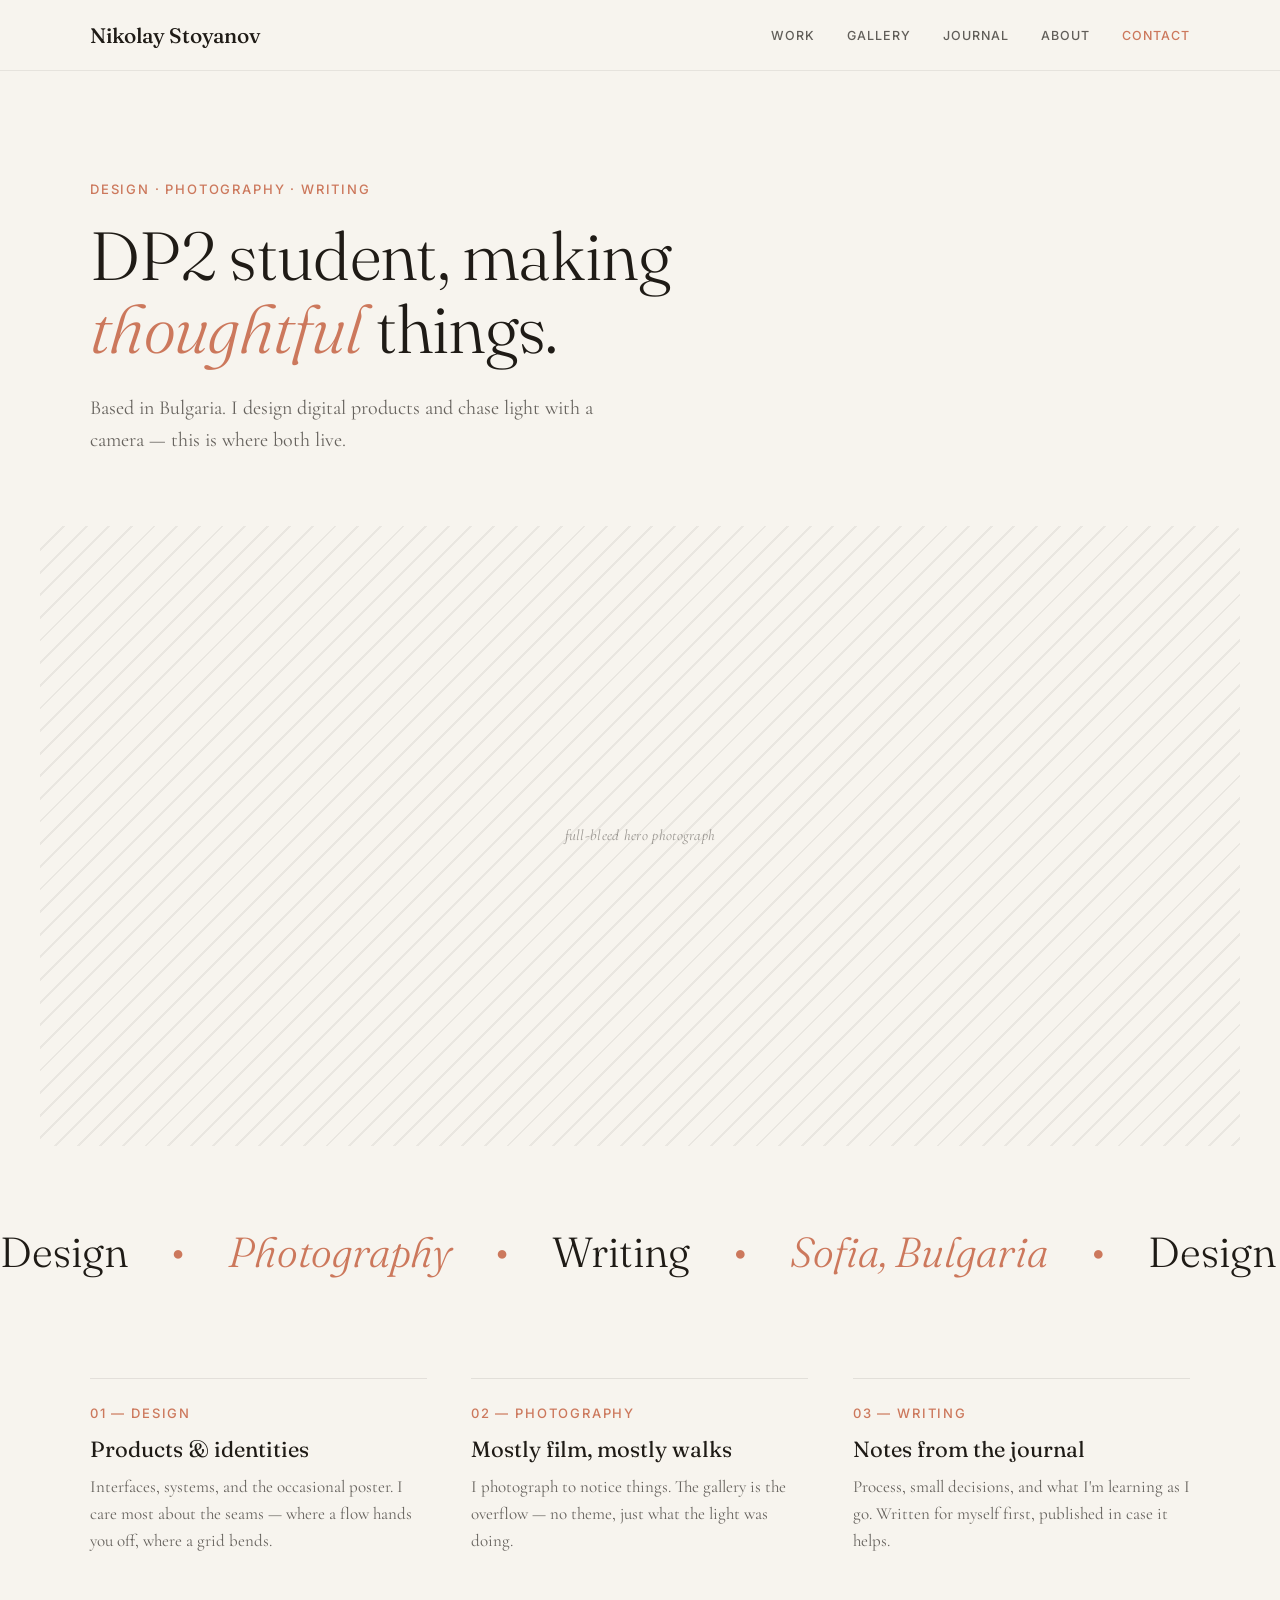
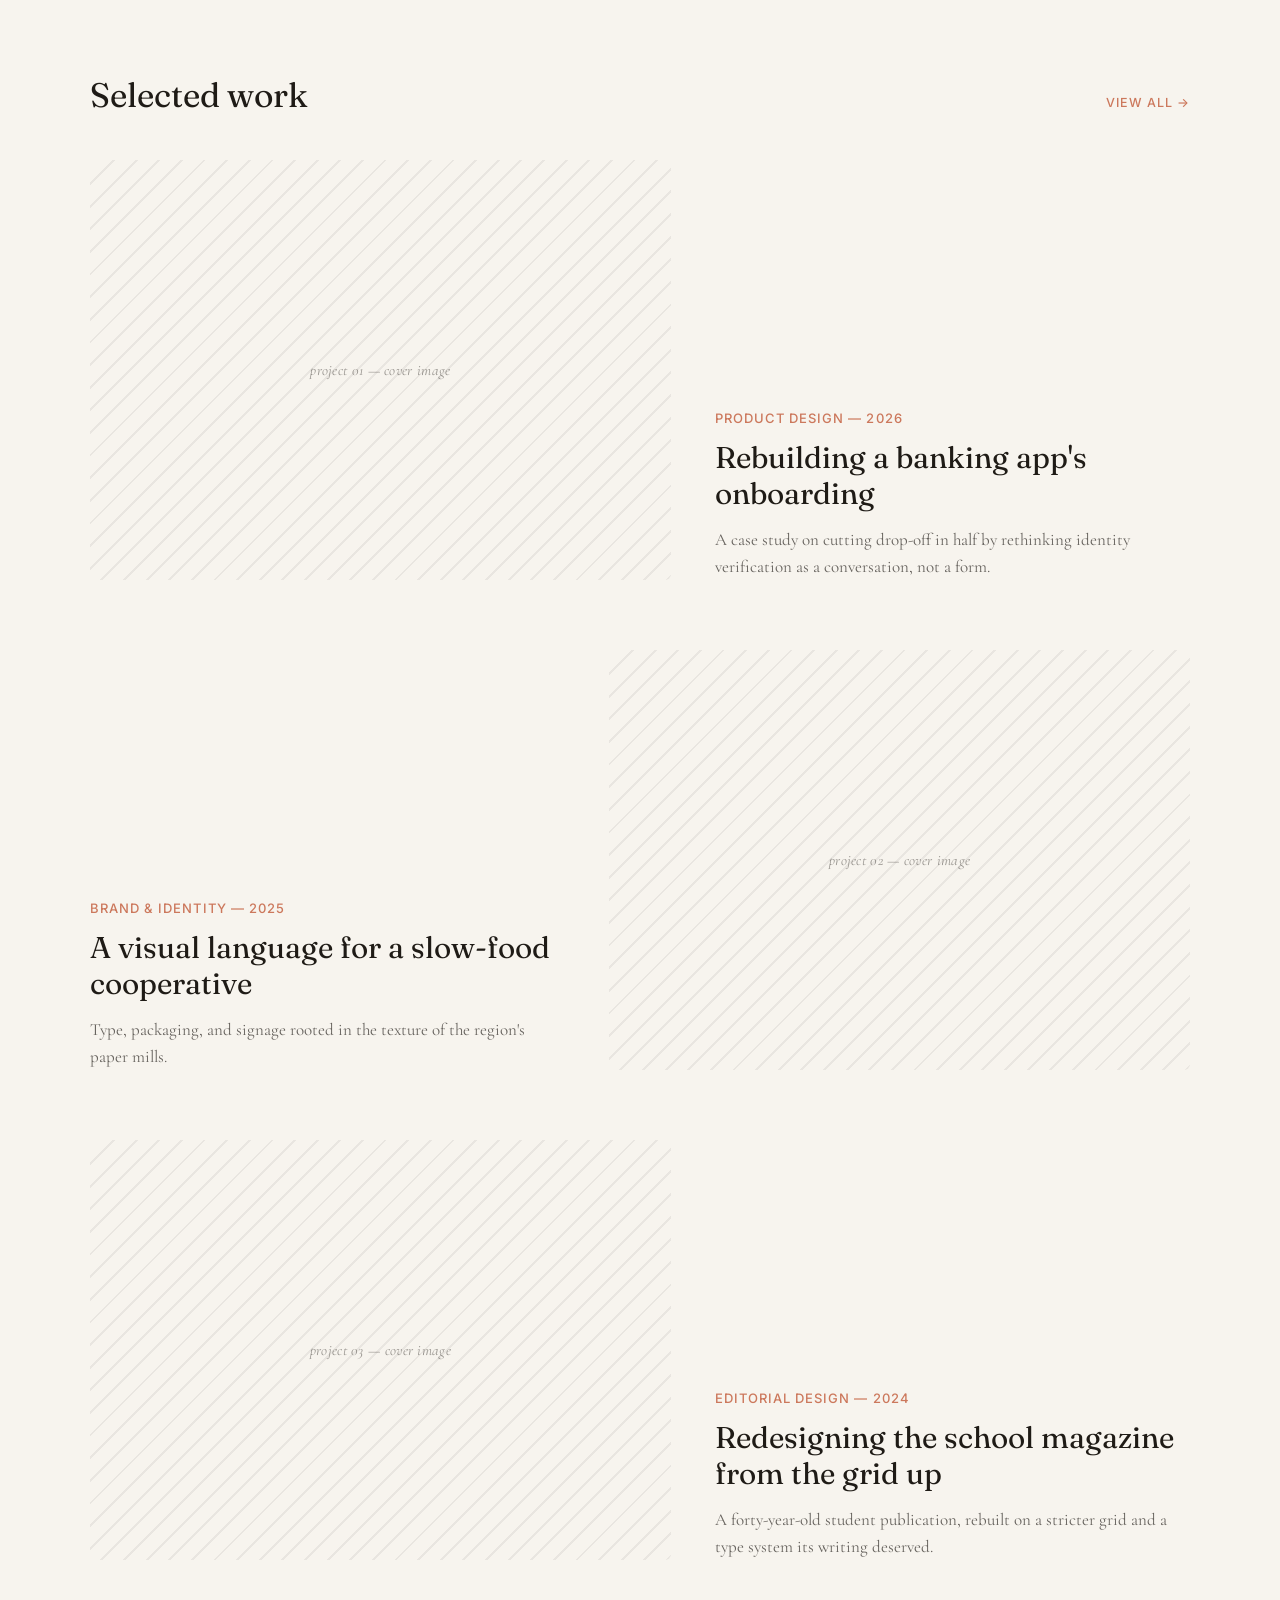
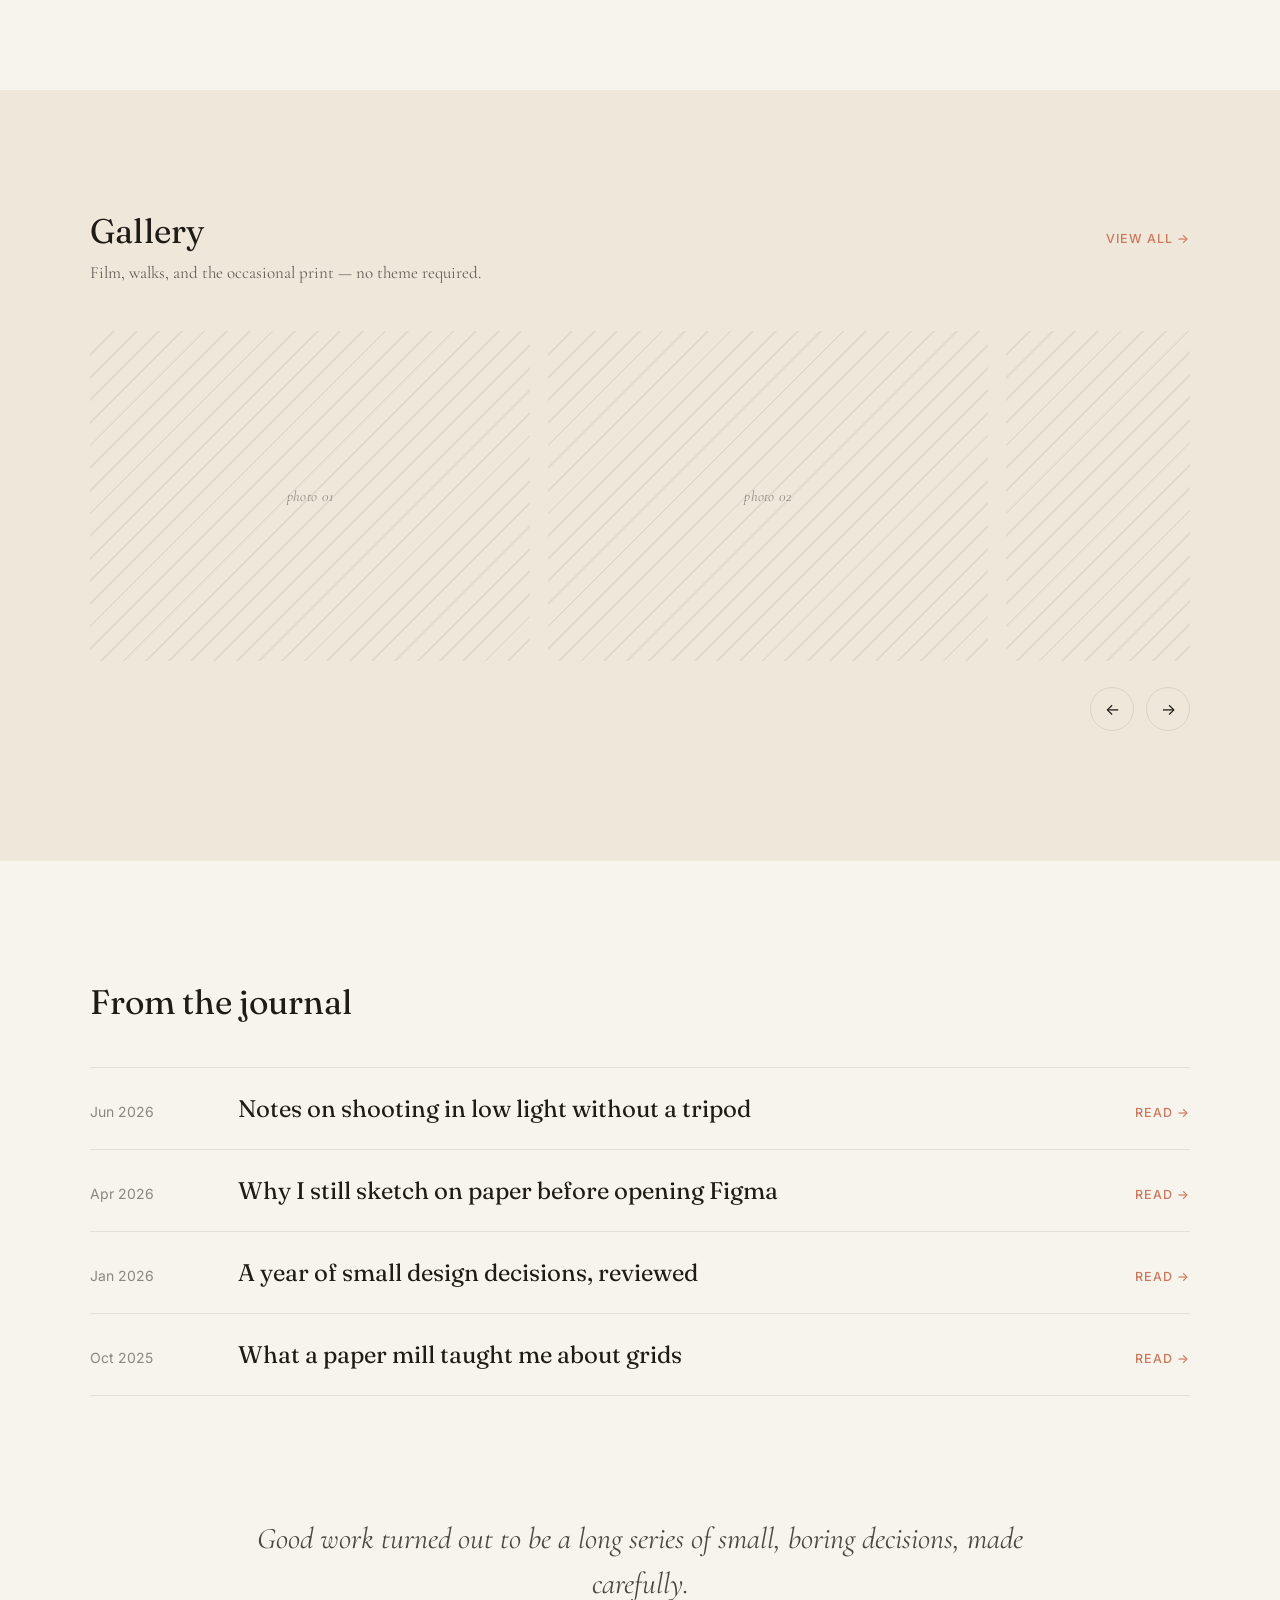
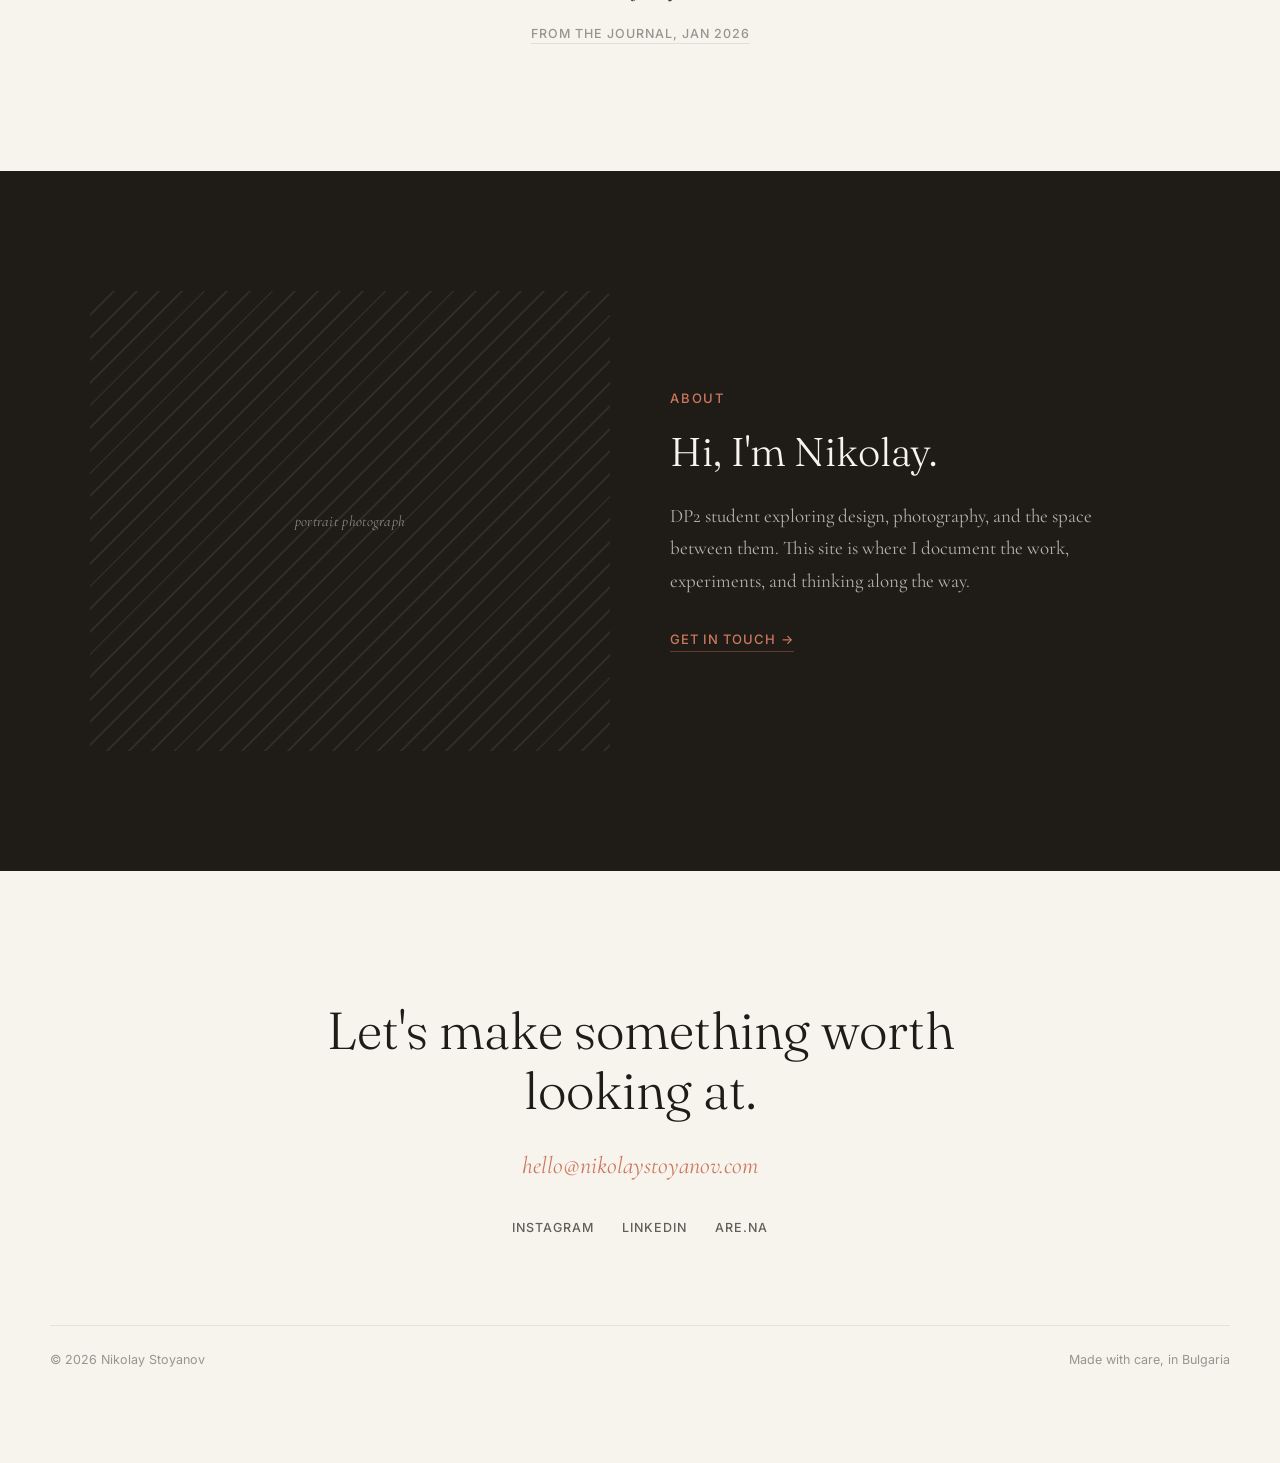
==== commit c091cfac: "Add Framer-style motion and interactions across the site - Scroll-reveal animations with staggered, " ====
--- a/index.html
+++ b/index.html
@@ -34,7 +34,23 @@
     <p class="hero-sub">Based in Bulgaria. I design digital products and chase light with a camera — this is where both live.</p>
   </section>
 
-  <div class="ph full-bleed hero-photo">full-bleed hero photograph</div>
+  <div class="ph full-bleed hero-photo" data-slot="hero-photo">full-bleed hero photograph</div>
+
+  <!-- MARQUEE -->
+  <div class="marquee" aria-hidden="true">
+    <div class="marquee-track">
+      <div class="marquee-inner">
+        <span>Design</span><span class="m-dot">●</span>
+        <em>Photography</em><span class="m-dot">●</span>
+        <span>Writing</span><span class="m-dot">●</span>
+        <em>Sofia, Bulgaria</em><span class="m-dot">●</span>
+        <span>Design</span><span class="m-dot">●</span>
+        <em>Photography</em><span class="m-dot">●</span>
+        <span>Writing</span><span class="m-dot">●</span>
+        <em>Sofia, Bulgaria</em><span class="m-dot">●</span>
+      </div>
+    </div>
+  </div>
 
   <!-- WHAT I DO -->
   <section class="what-i-do container">
@@ -67,7 +83,7 @@
     </div>
     <div class="container work-list">
       <article class="work-row">
-        <a href="project.html" class="ph work-cover">project 01 — cover image</a>
+        <a href="project.html" class="ph work-cover" data-slot="work1-cover">project 01 — cover image</a>
         <div>
           <p class="eyebrow" style="letter-spacing:.08em">Product design — 2026</p>
           <h3><a href="project.html">Rebuilding a banking app's onboarding</a></h3>
@@ -75,7 +91,7 @@
         </div>
       </article>
       <article class="work-row work-row--flip">
-        <a href="project-coop.html" class="ph work-cover">project 02 — cover image</a>
+        <a href="project-coop.html" class="ph work-cover" data-slot="work2-cover">project 02 — cover image</a>
         <div>
           <p class="eyebrow" style="letter-spacing:.08em">Brand &amp; identity — 2025</p>
           <h3><a href="project-coop.html">A visual language for a slow-food cooperative</a></h3>
@@ -83,7 +99,7 @@
         </div>
       </article>
       <article class="work-row">
-        <a href="project-magazine.html" class="ph work-cover">project 03 — cover image</a>
+        <a href="project-magazine.html" class="ph work-cover" data-slot="work3-cover">project 03 — cover image</a>
         <div>
           <p class="eyebrow" style="letter-spacing:.08em">Editorial design — 2024</p>
           <h3><a href="project-magazine.html">Redesigning the school magazine from the grid up</a></h3>
@@ -101,12 +117,18 @@
         <a href="gallery.html" class="label">View all →</a>
       </div>
       <p class="gallery-sub">Film, walks, and the occasional print — no theme required.</p>
-      <div class="photo-grid">
-        <div class="ph tall" style="height:340px">photo 01</div>
-        <div class="ph" style="height:160px">photo 02</div>
-        <div class="ph" style="height:160px">photo 03</div>
-        <div class="ph" style="height:160px">photo 04</div>
-        <div class="ph" style="height:160px">photo 05</div>
+      <div class="slider" data-slider>
+        <div class="slider-track">
+          <div class="ph slider-item" data-slot="teaser-01">photo 01</div>
+          <div class="ph slider-item" data-slot="teaser-02">photo 02</div>
+          <div class="ph slider-item" data-slot="teaser-03">photo 03</div>
+          <div class="ph slider-item" data-slot="teaser-04">photo 04</div>
+          <div class="ph slider-item" data-slot="teaser-05">photo 05</div>
+        </div>
+        <div class="slider-nav">
+          <button class="slider-btn" data-dir="-1" aria-label="Previous photos">←</button>
+          <button class="slider-btn" data-dir="1" aria-label="Next photos">→</button>
+        </div>
       </div>
     </div>
   </section>
@@ -147,7 +169,7 @@
   <!-- ABOUT -->
   <section id="about">
     <div class="container about-grid">
-      <div class="ph ph--on-dark about-portrait">portrait photograph</div>
+      <div class="ph ph--on-dark about-portrait" data-slot="about-portrait">portrait photograph</div>
       <div>
         <p class="eyebrow">About</p>
         <h2>Hi, I'm Nikolay.</h2>
@@ -176,5 +198,6 @@
 
 </main>
 
+<script src="js/site.js" defer></script>
 </body>
 </html>
--- a/css/style.css
+++ b/css/style.css
@@ -107,11 +107,23 @@
   color: var(--ink-44);
   letter-spacing: .02em;
   border-radius: var(--radius);
+  overflow: hidden;
 }
 
 .ph--on-dark {
   background: repeating-linear-gradient(135deg, #F7F4EE14, #F7F4EE14 2px, transparent 2px, transparent 16px);
   color: var(--cream-50);
+}
+
+/* Once a real photo is uploaded (via /admin.html), the hatch fill is
+   replaced by an <img> filling the same sized placeholder box */
+.ph.has-photo { background: none; }
+
+.ph img {
+  width: 100%;
+  height: 100%;
+  object-fit: cover;
+  border-radius: inherit;
 }
 
 /* Type styles ------------------------------------------------------------- */
@@ -216,6 +228,205 @@
 }
 
 .section-head h2 { font: 400 34px var(--serif-display); }
+
+/* Motion: scroll reveals, progress bar, nav shadow --------------------------- */
+
+.scroll-progress {
+  position: fixed;
+  top: 0;
+  left: 0;
+  height: 2px;
+  width: 0;
+  background: var(--accent);
+  z-index: 50;
+  pointer-events: none;
+}
+
+.site-nav { transition: box-shadow .3s ease, background .3s ease; }
+
+.site-nav.is-scrolled {
+  background: #F7F4EEf5;
+  box-shadow: 0 1px 30px #1F1B1612;
+}
+
+.reveal {
+  opacity: 0;
+  transform: translateY(26px);
+  transition:
+    opacity .9s cubic-bezier(.22, 1, .36, 1),
+    transform .9s cubic-bezier(.22, 1, .36, 1);
+  transition-delay: var(--reveal-delay, 0ms);
+  will-change: opacity, transform;
+}
+
+.reveal.in {
+  opacity: 1;
+  transform: none;
+}
+
+/* Nav link underline sweep ------------------------------------------------- */
+
+.site-nav .nav-links a {
+  position: relative;
+}
+
+.site-nav .nav-links a::after {
+  content: '';
+  position: absolute;
+  left: 0;
+  bottom: -5px;
+  height: 1px;
+  width: 100%;
+  background: currentColor;
+  transform: scaleX(0);
+  transform-origin: right;
+  transition: transform .35s cubic-bezier(.22, 1, .36, 1);
+}
+
+.site-nav .nav-links a:hover::after { transform: scaleX(1); transform-origin: left; }
+
+/* Photo hover + parallax ----------------------------------------------------- */
+
+.ph img {
+  transition: transform .8s cubic-bezier(.22, 1, .36, 1);
+}
+
+a.ph:hover img,
+.photo-grid .ph:hover img,
+.slider-item:hover img { transform: scale(1.045); }
+
+.ph img.parallax { will-change: transform; }
+
+.ph.zoomable { cursor: zoom-in; }
+
+/* Lightbox --------------------------------------------------------------------- */
+
+.lightbox {
+  position: fixed;
+  inset: 0;
+  z-index: 100;
+  display: none;
+  align-items: center;
+  justify-content: center;
+  padding: 5vmin;
+  background: #1F1B16e8;
+  opacity: 0;
+  transition: opacity .3s ease;
+  cursor: zoom-out;
+}
+
+.lightbox.open { opacity: 1; }
+
+.lightbox img {
+  max-width: 100%;
+  max-height: 100%;
+  width: auto;
+  height: auto;
+  border-radius: var(--radius);
+  box-shadow: 0 30px 80px #00000059;
+}
+
+/* Marquee ------------------------------------------------------------------------ */
+
+.marquee {
+  overflow: hidden;
+  padding-top: 80px;
+  white-space: nowrap;
+}
+
+.marquee-track {
+  display: inline-flex;
+  animation: marquee-scroll 30s linear infinite;
+}
+
+.marquee:hover .marquee-track { animation-play-state: paused; }
+
+.marquee-inner {
+  display: inline-flex;
+  align-items: baseline;
+  gap: 44px;
+  padding-right: 44px;
+  font: 300 42px var(--serif-display);
+  color: var(--ink);
+}
+
+.marquee-inner em {
+  font-style: italic;
+  color: var(--accent);
+}
+
+.marquee-inner .m-dot {
+  font-size: 20px;
+  color: var(--accent);
+  align-self: center;
+}
+
+@keyframes marquee-scroll {
+  to { transform: translateX(-50%); }
+}
+
+/* Slider ---------------------------------------------------------------------------- */
+
+.slider { position: relative; }
+
+.slider-track {
+  display: flex;
+  gap: 18px;
+  overflow-x: auto;
+  scroll-snap-type: x mandatory;
+  scrollbar-width: none;
+  -ms-overflow-style: none;
+  cursor: grab;
+  padding-bottom: 4px;
+}
+
+.slider-track::-webkit-scrollbar { display: none; }
+
+.slider-track.dragging {
+  scroll-snap-type: none;
+  cursor: grabbing;
+}
+
+.slider-item {
+  flex: 0 0 auto;
+  width: 440px;
+  height: 330px;
+  scroll-snap-align: start;
+  user-select: none;
+}
+
+.slider-nav {
+  display: flex;
+  gap: 12px;
+  justify-content: flex-end;
+  margin-top: 22px;
+}
+
+.slider-btn {
+  width: 44px;
+  height: 44px;
+  border-radius: 50%;
+  border: 1px solid var(--hairline-strong);
+  background: transparent;
+  color: var(--ink);
+  font: 400 16px var(--sans);
+  cursor: pointer;
+  transition: color .25s ease, border-color .25s ease, transform .25s ease;
+}
+
+.slider-btn:hover {
+  color: var(--accent);
+  border-color: var(--accent);
+  transform: translateY(-2px);
+}
+
+/* Hover micro-interactions ------------------------------------------------------------ */
+
+.journal-row { transition: transform .45s cubic-bezier(.22, 1, .36, 1), color .2s ease; }
+.journal-row:hover { transform: translateX(10px); }
+
+.what-item { transition: transform .5s cubic-bezier(.22, 1, .36, 1); }
+.what-item:hover { transform: translateY(-6px); }
 
 /* Home: what I do ------------------------------------------------------------ */
 
@@ -677,6 +888,15 @@
   .what-i-do { padding-top: 70px; }
   .what-grid { grid-template-columns: 1fr; gap: 28px; }
   .pull-quote blockquote { font-size: 24px; }
+
+  .marquee { padding-top: 60px; }
+  .marquee-inner { font-size: 30px; gap: 30px; padding-right: 30px; }
+  .slider-item { width: 76vw; height: 260px; }
+}
+
+@media (prefers-reduced-motion: reduce) {
+  .marquee-track { animation: none; }
+  .journal-row, .what-item, .ph img, .slider-btn { transition: none; }
 }
 
 @media (max-width: 640px) {
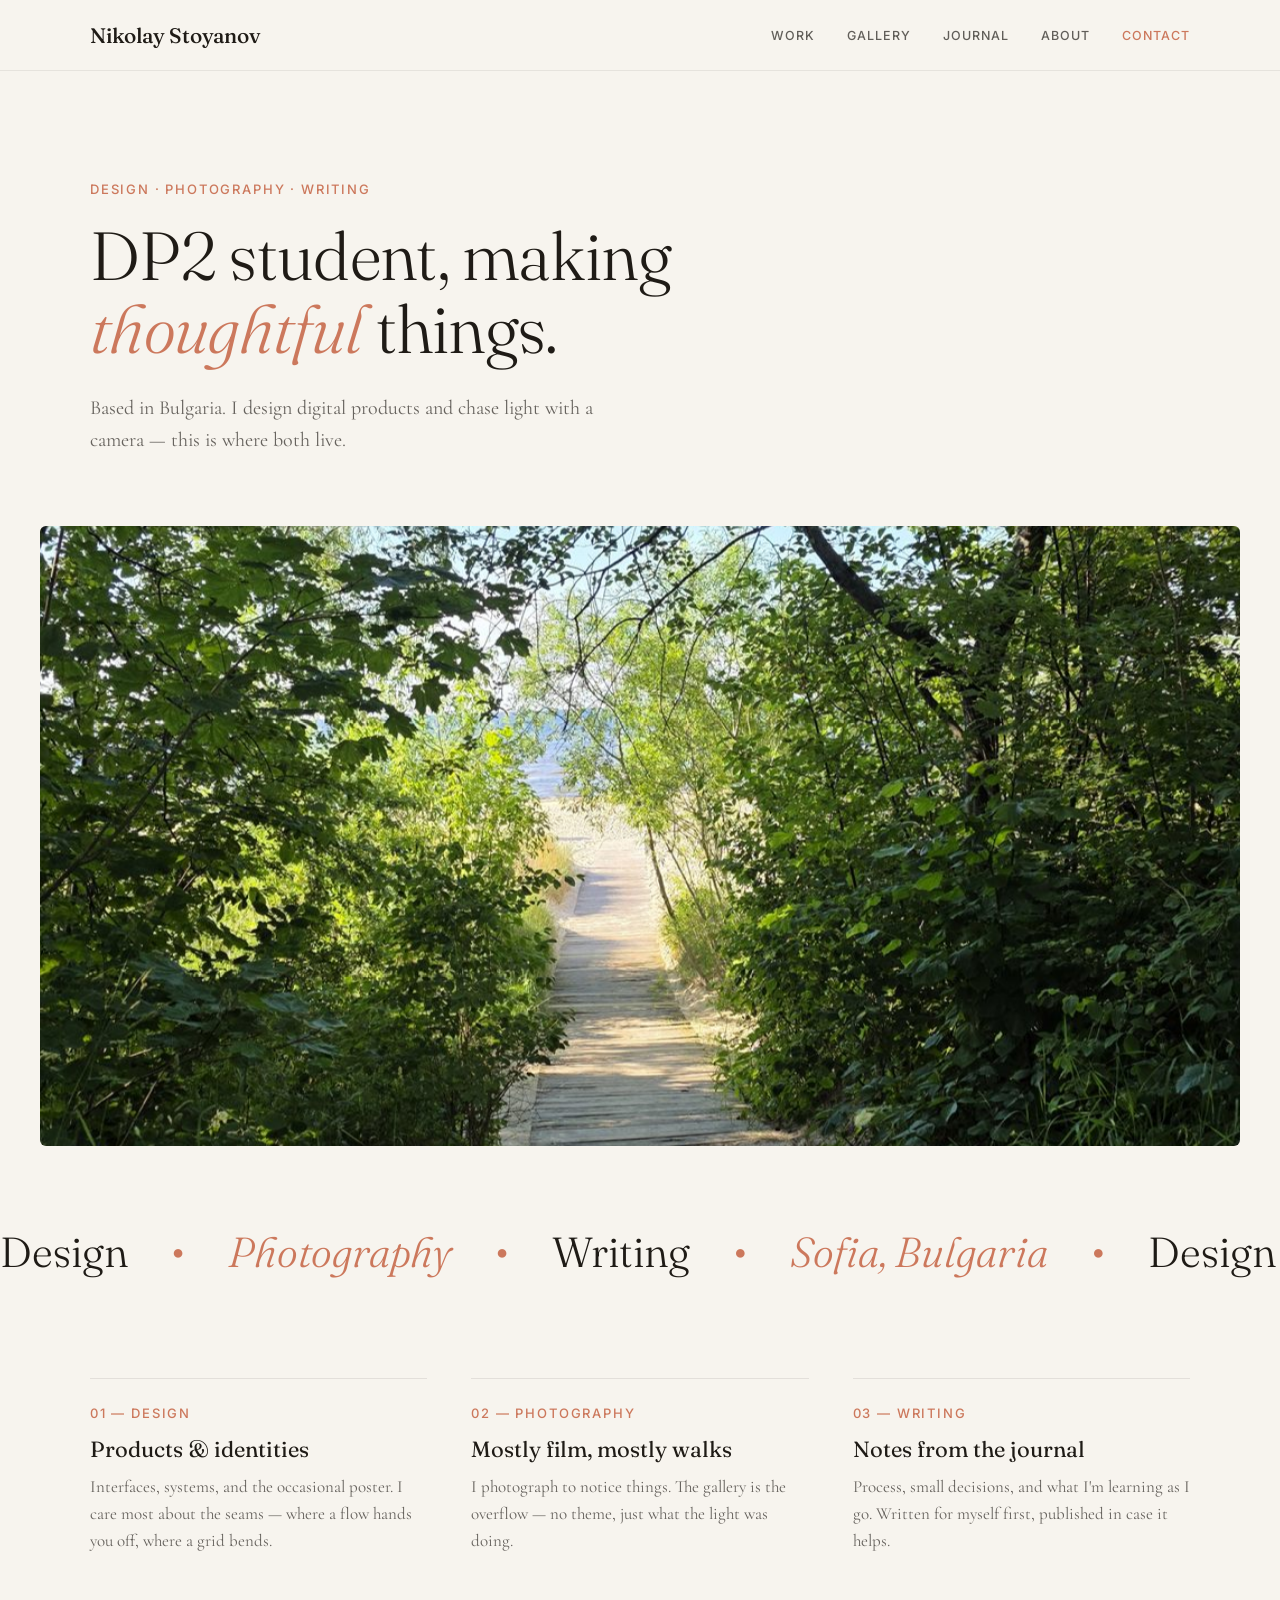
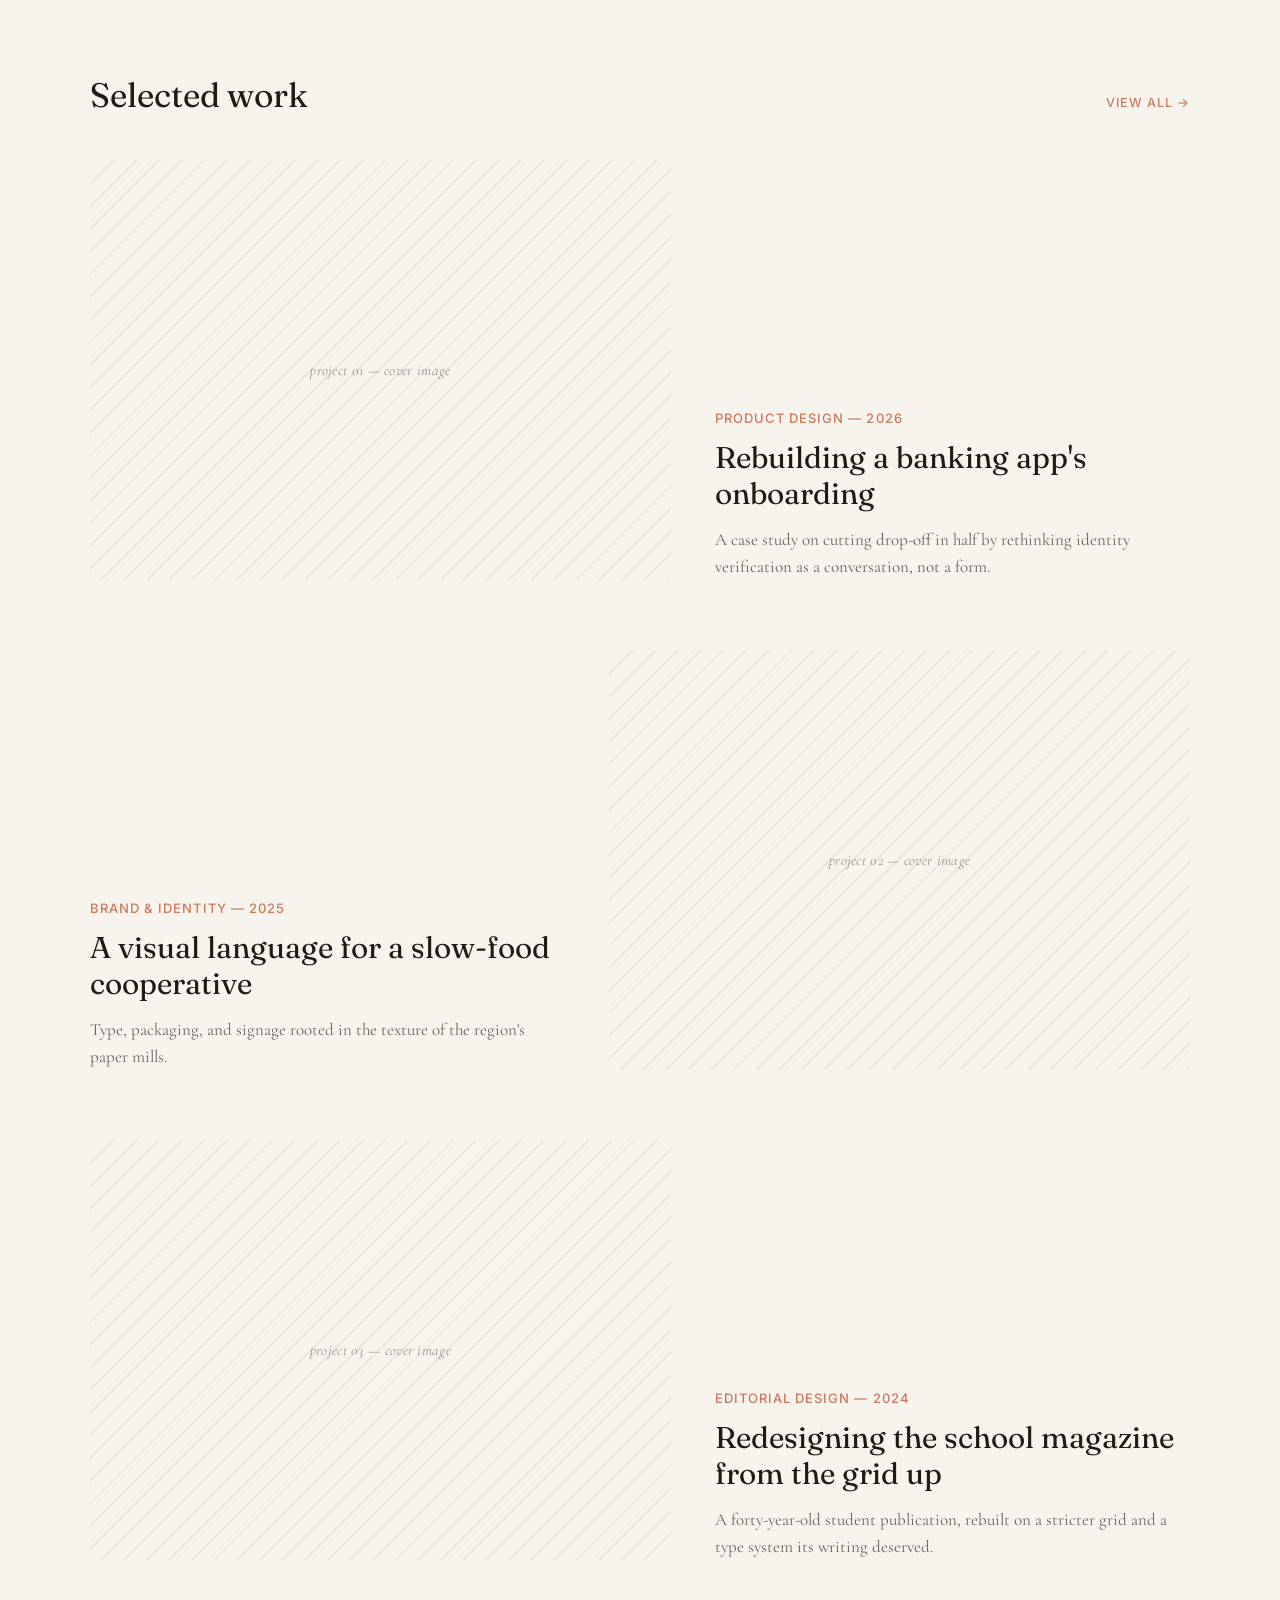
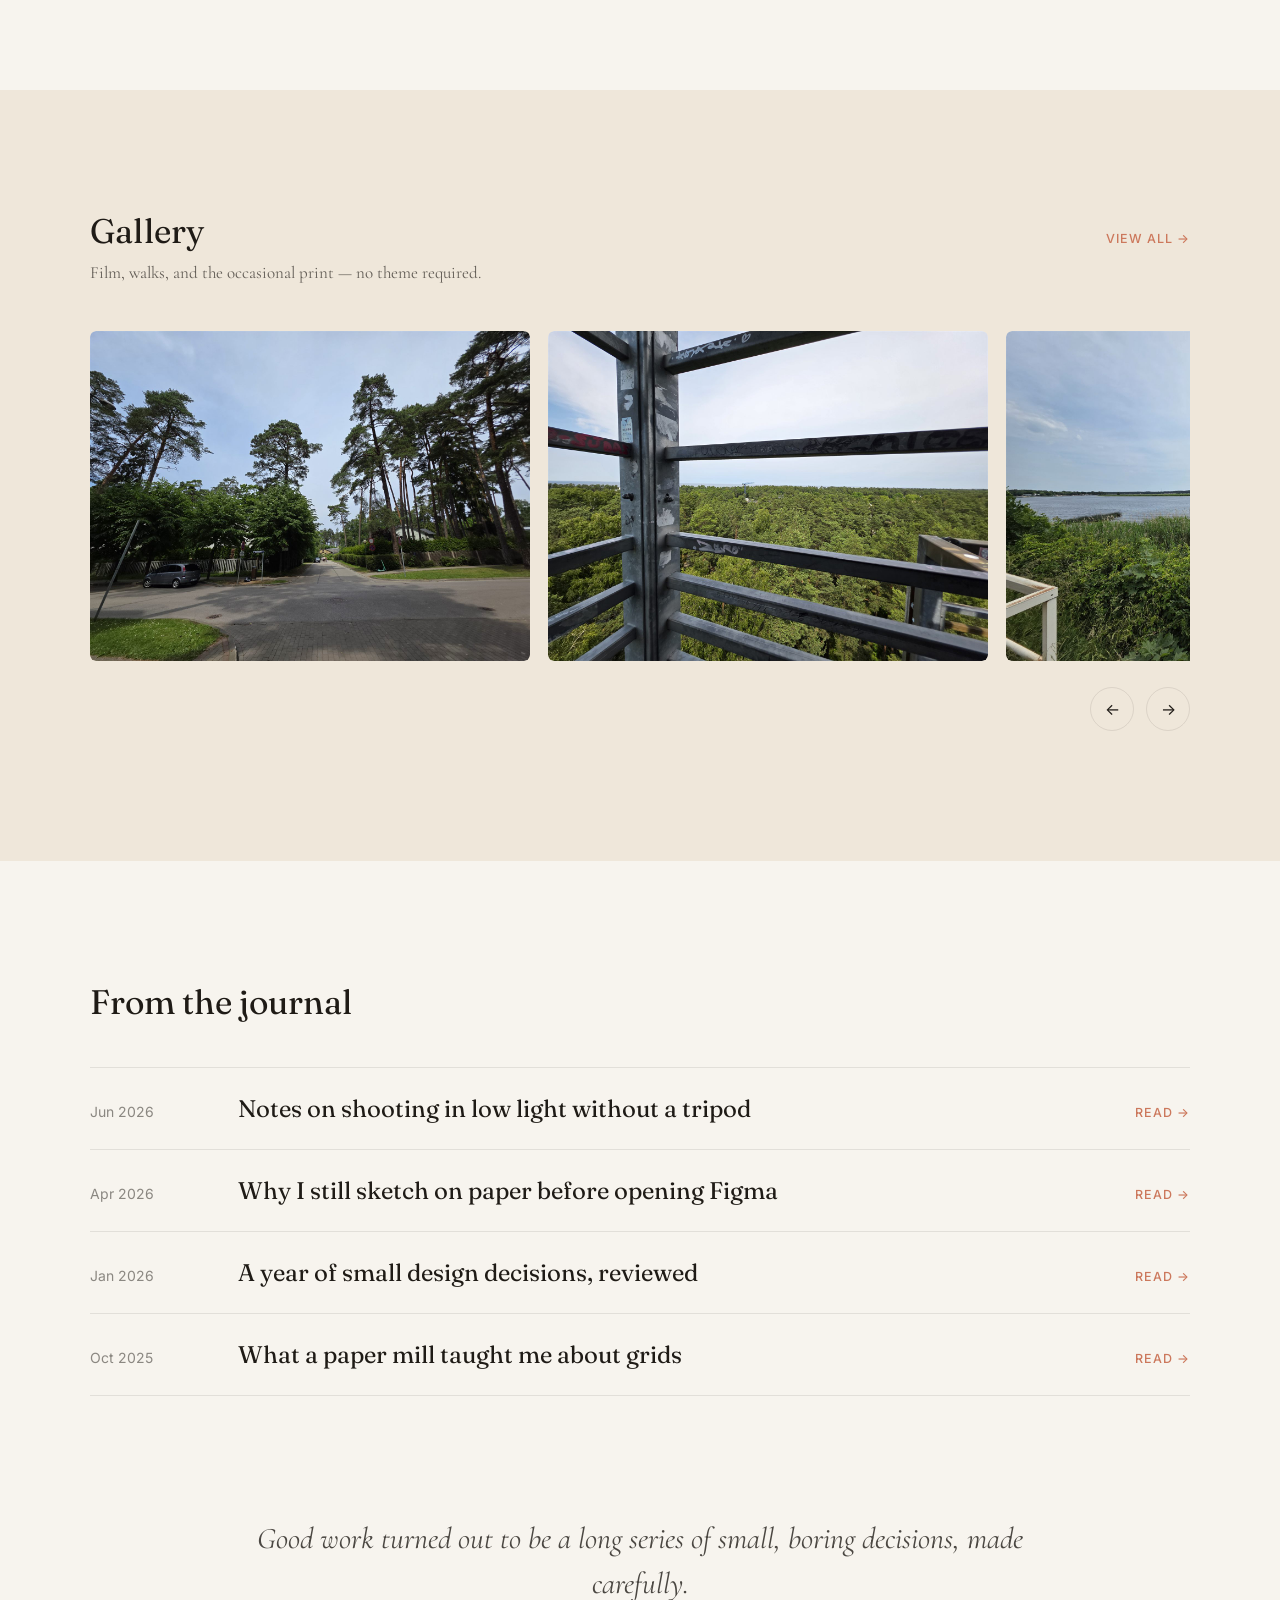
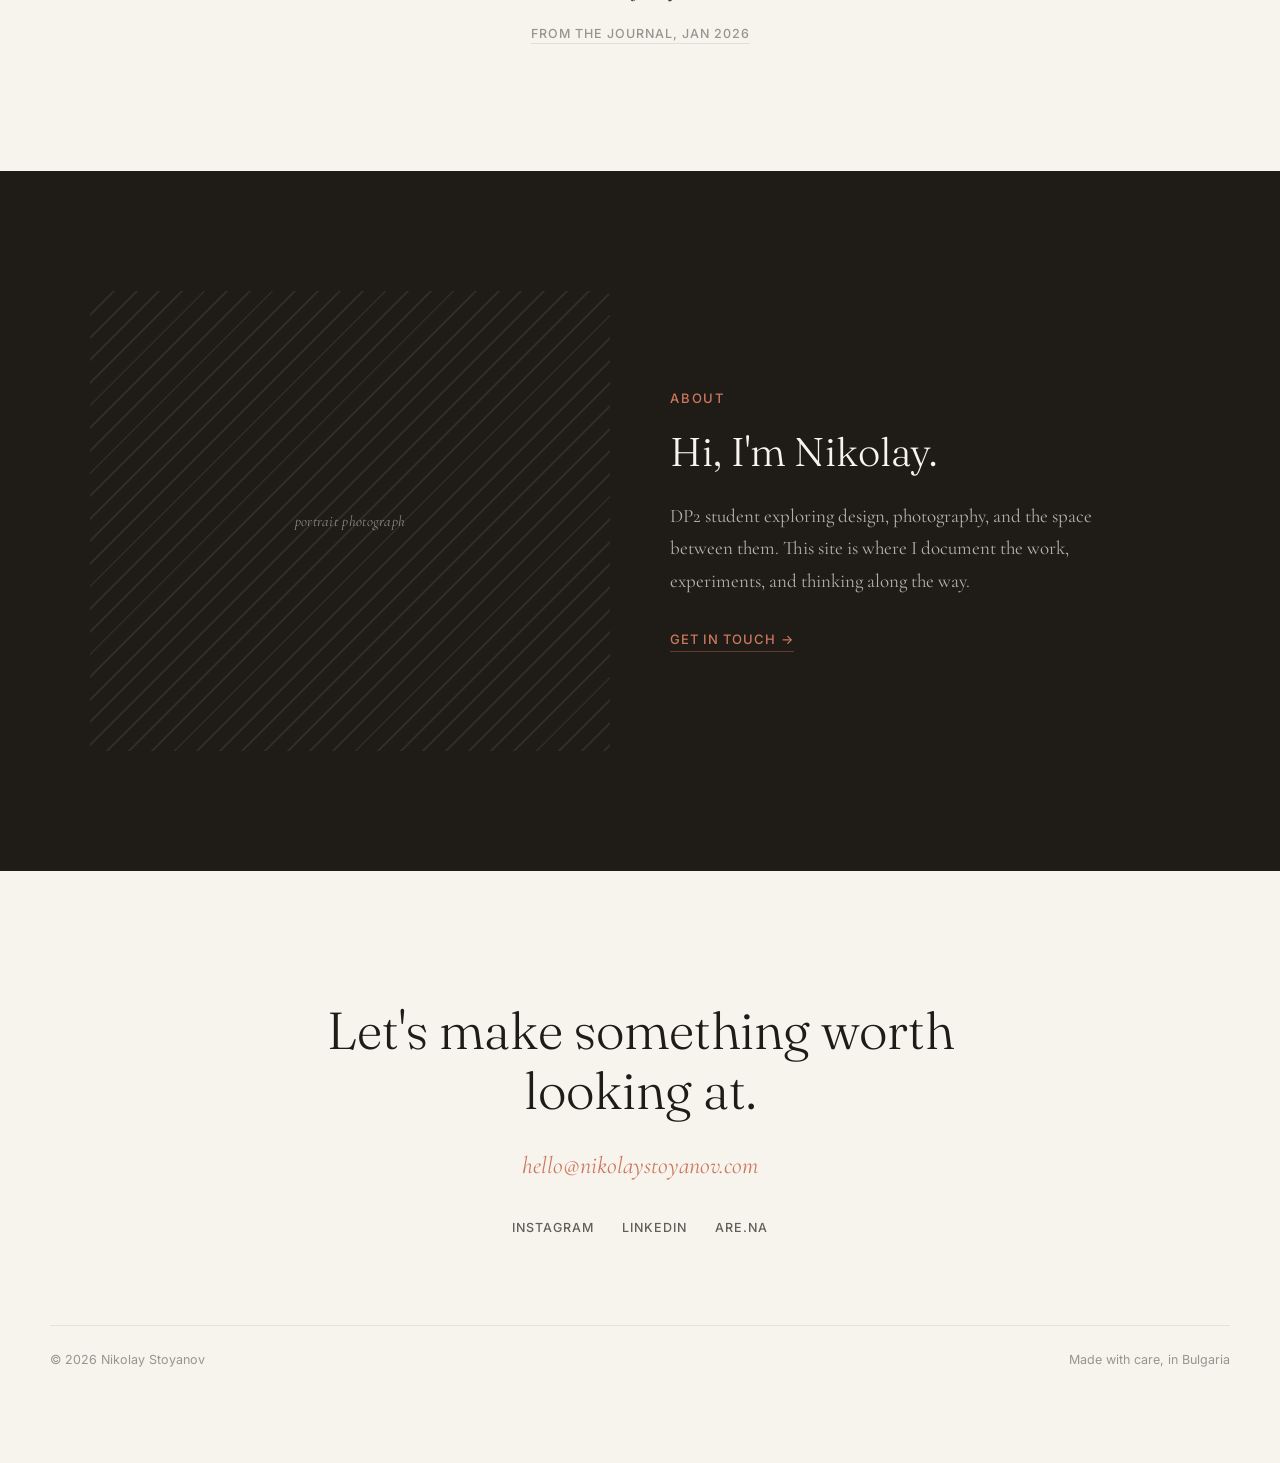
==== commit cfac809a: "Add real photography from Riga across the site 21 photos resized to max 1600px (EXIF rotation baked " ====
--- a/index.html
+++ b/index.html
@@ -34,7 +34,7 @@
     <p class="hero-sub">Based in Bulgaria. I design digital products and chase light with a camera — this is where both live.</p>
   </section>
 
-  <div class="ph full-bleed hero-photo" data-slot="hero-photo">full-bleed hero photograph</div>
+  <div class="ph has-photo full-bleed hero-photo" data-slot="hero-photo"><img src="images/hero-photo.jpg" alt="Boardwalk through the dunes on the way to the beach"></div>
 
   <!-- MARQUEE -->
   <div class="marquee" aria-hidden="true">
@@ -119,11 +119,11 @@
       <p class="gallery-sub">Film, walks, and the occasional print — no theme required.</p>
       <div class="slider" data-slider>
         <div class="slider-track">
-          <div class="ph slider-item" data-slot="teaser-01">photo 01</div>
-          <div class="ph slider-item" data-slot="teaser-02">photo 02</div>
-          <div class="ph slider-item" data-slot="teaser-03">photo 03</div>
-          <div class="ph slider-item" data-slot="teaser-04">photo 04</div>
-          <div class="ph slider-item" data-slot="teaser-05">photo 05</div>
+          <div class="ph has-photo slider-item" data-slot="teaser-01"><img src="images/teaser-01.jpg" alt="Quiet pine-lined street in Riga" loading="lazy"></div>
+          <div class="ph has-photo slider-item" data-slot="teaser-02"><img src="images/teaser-02.jpg" alt="Forest canopy from the lookout tower" loading="lazy"></div>
+          <div class="ph has-photo slider-item" data-slot="teaser-03"><img src="images/teaser-03.jpg" alt="Reeds along the wide river" loading="lazy"></div>
+          <div class="ph has-photo slider-item" data-slot="teaser-04"><img src="images/teaser-04.jpg" alt="Rose beds and poppies in the botanic garden" loading="lazy"></div>
+          <div class="ph has-photo slider-item" data-slot="teaser-05"><img src="images/teaser-05.jpg" alt="Inside the palm house" loading="lazy"></div>
         </div>
         <div class="slider-nav">
           <button class="slider-btn" data-dir="-1" aria-label="Previous photos">←</button>
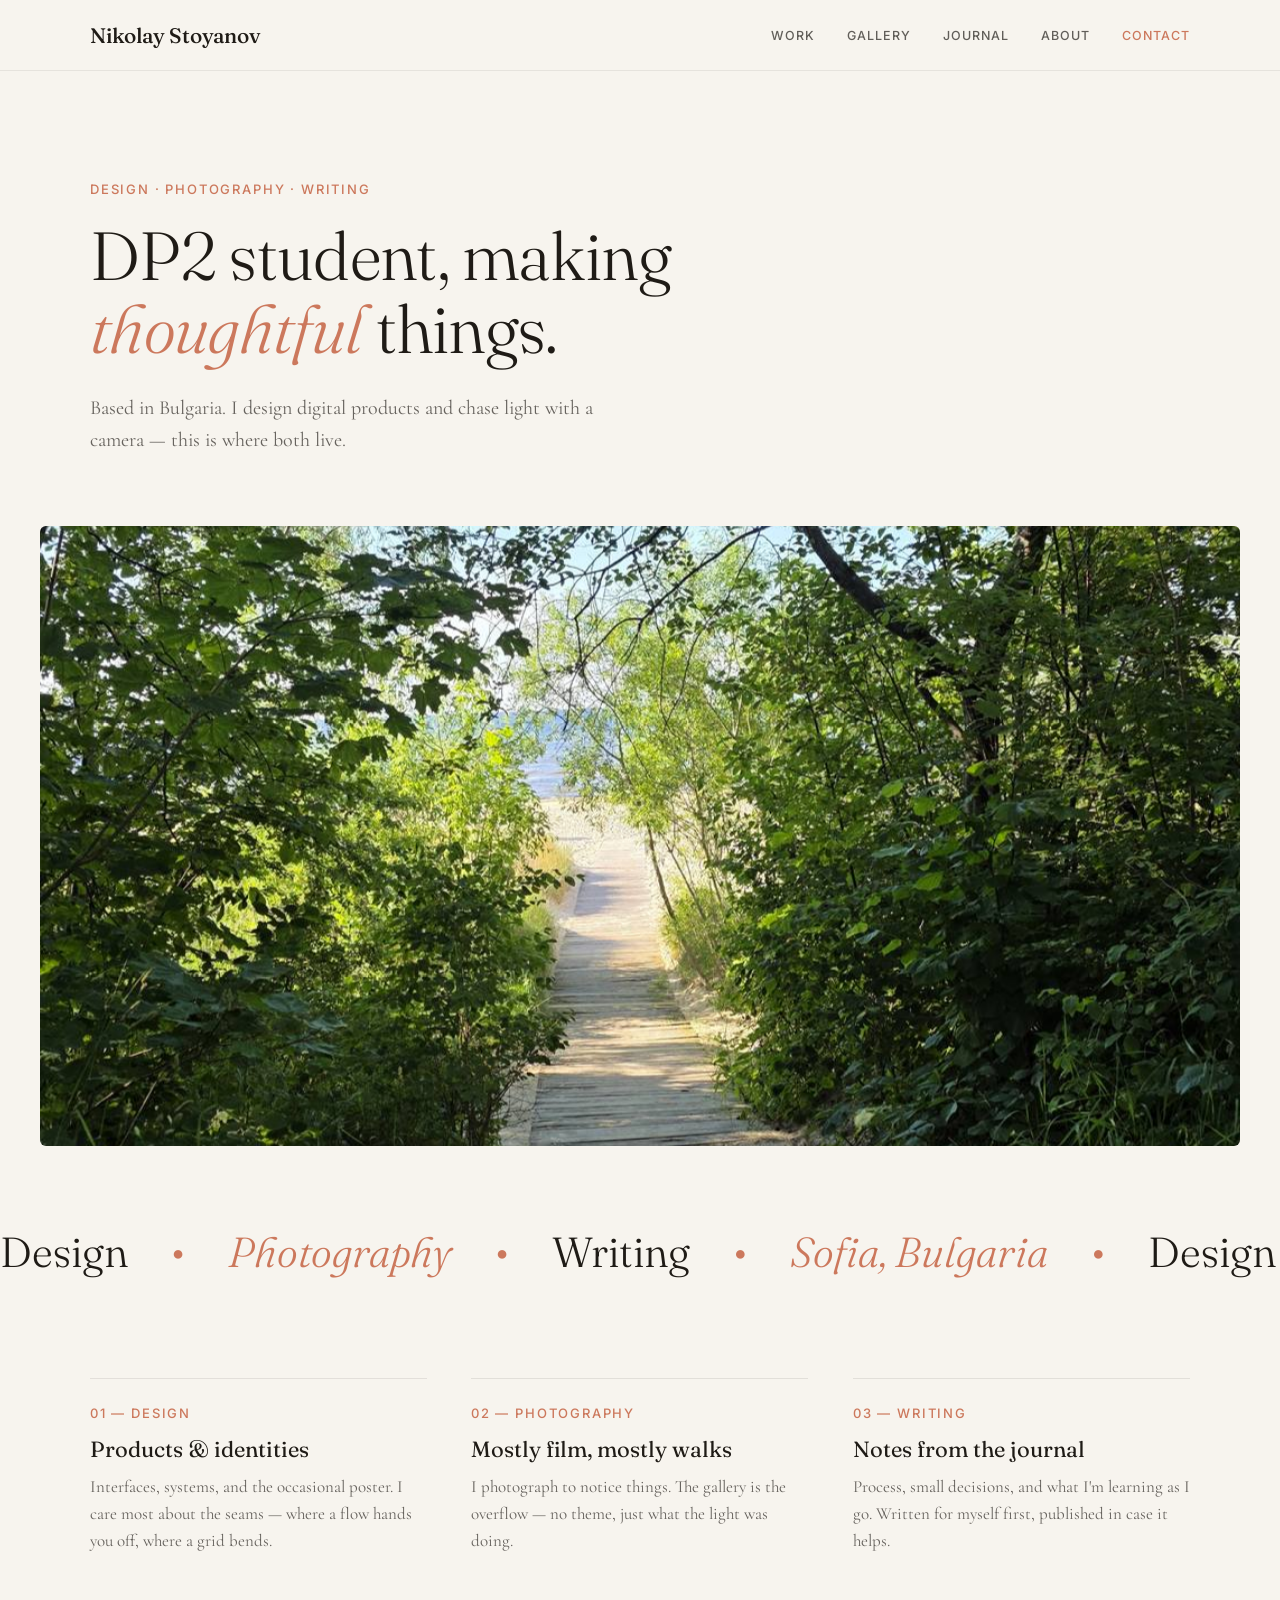
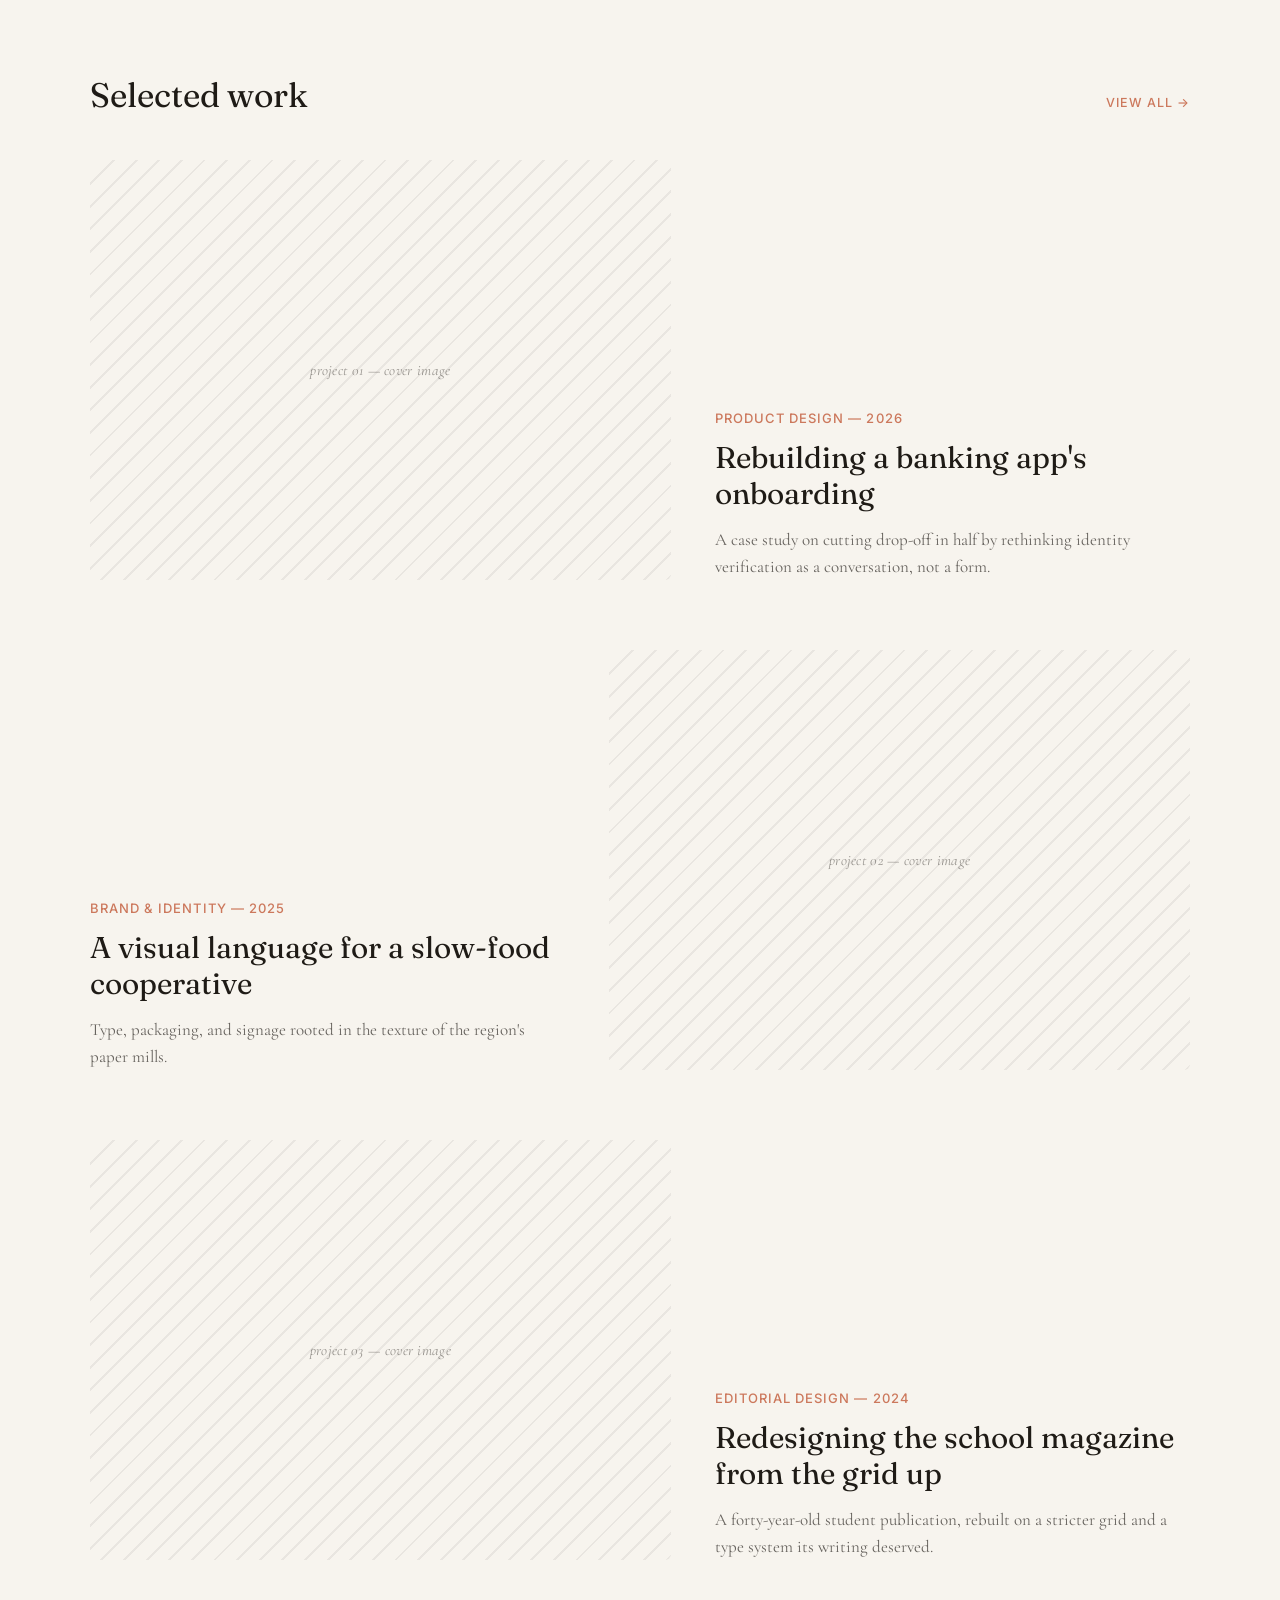
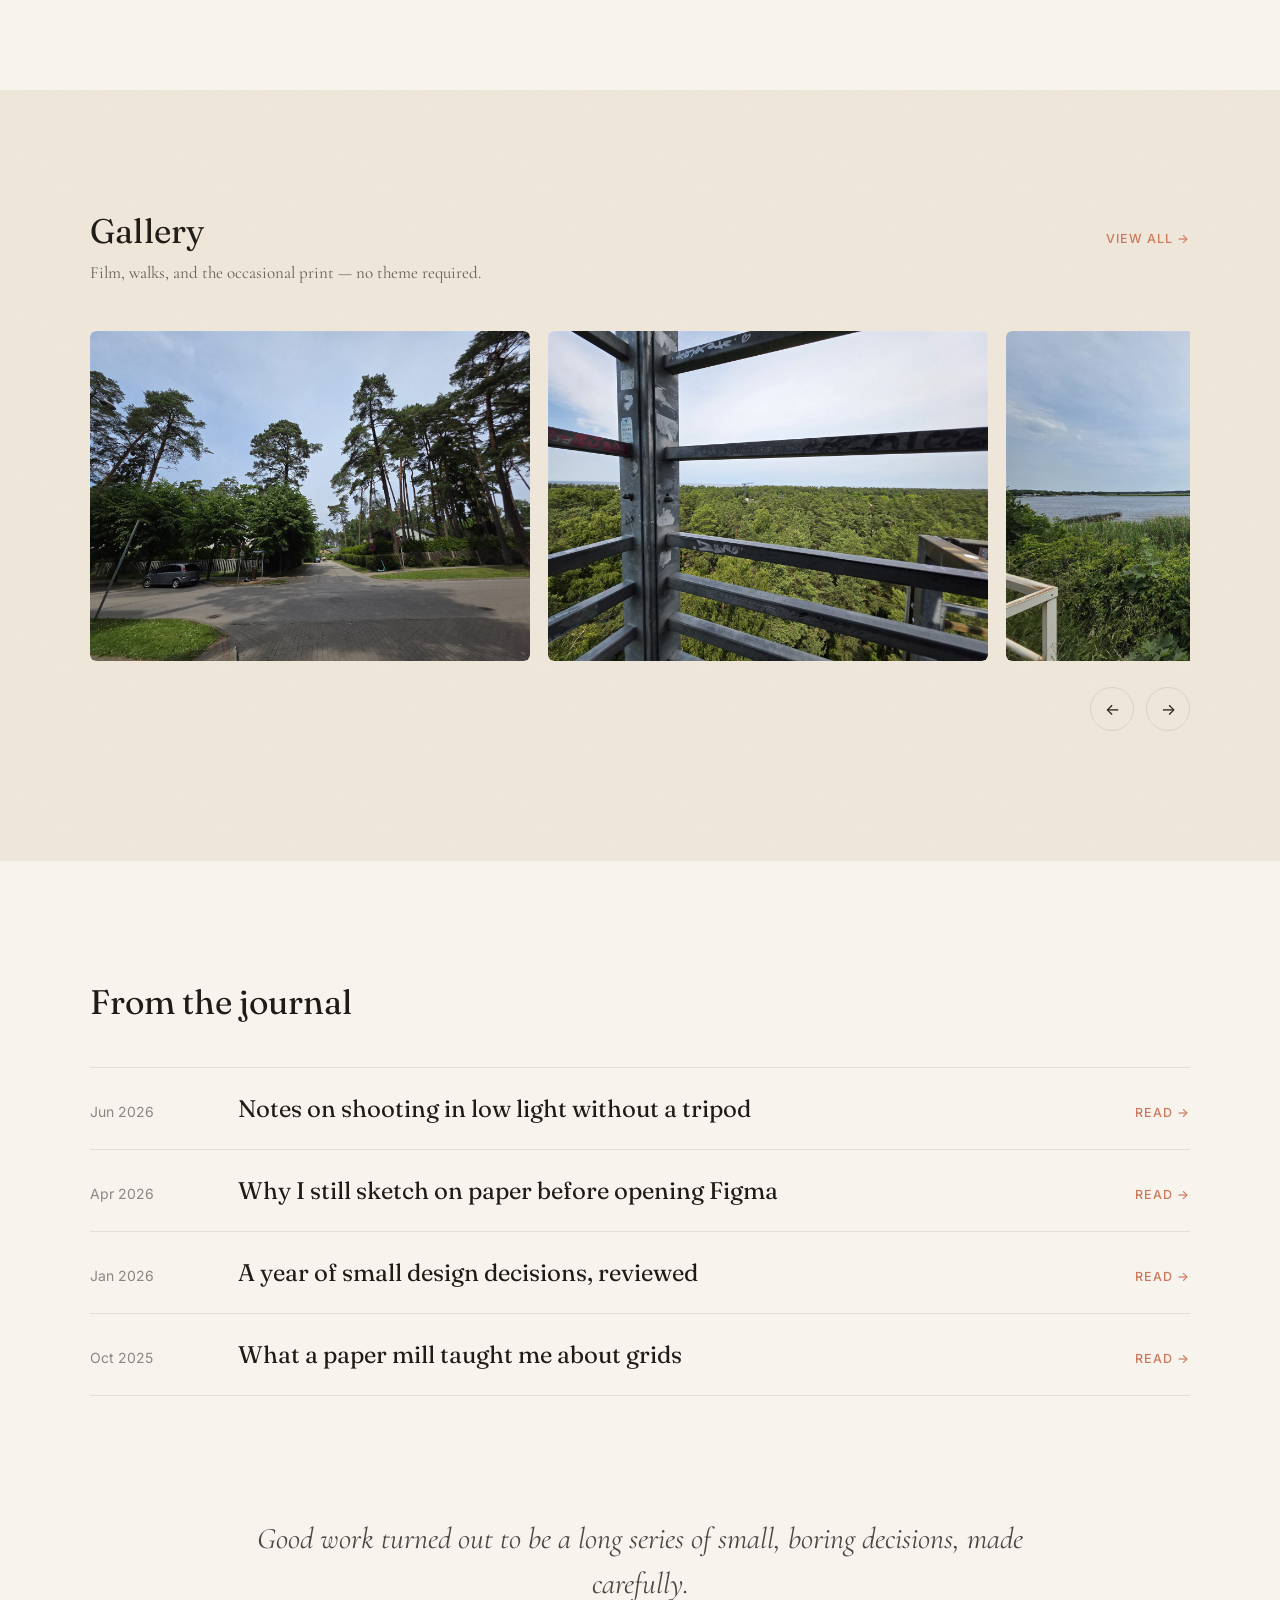
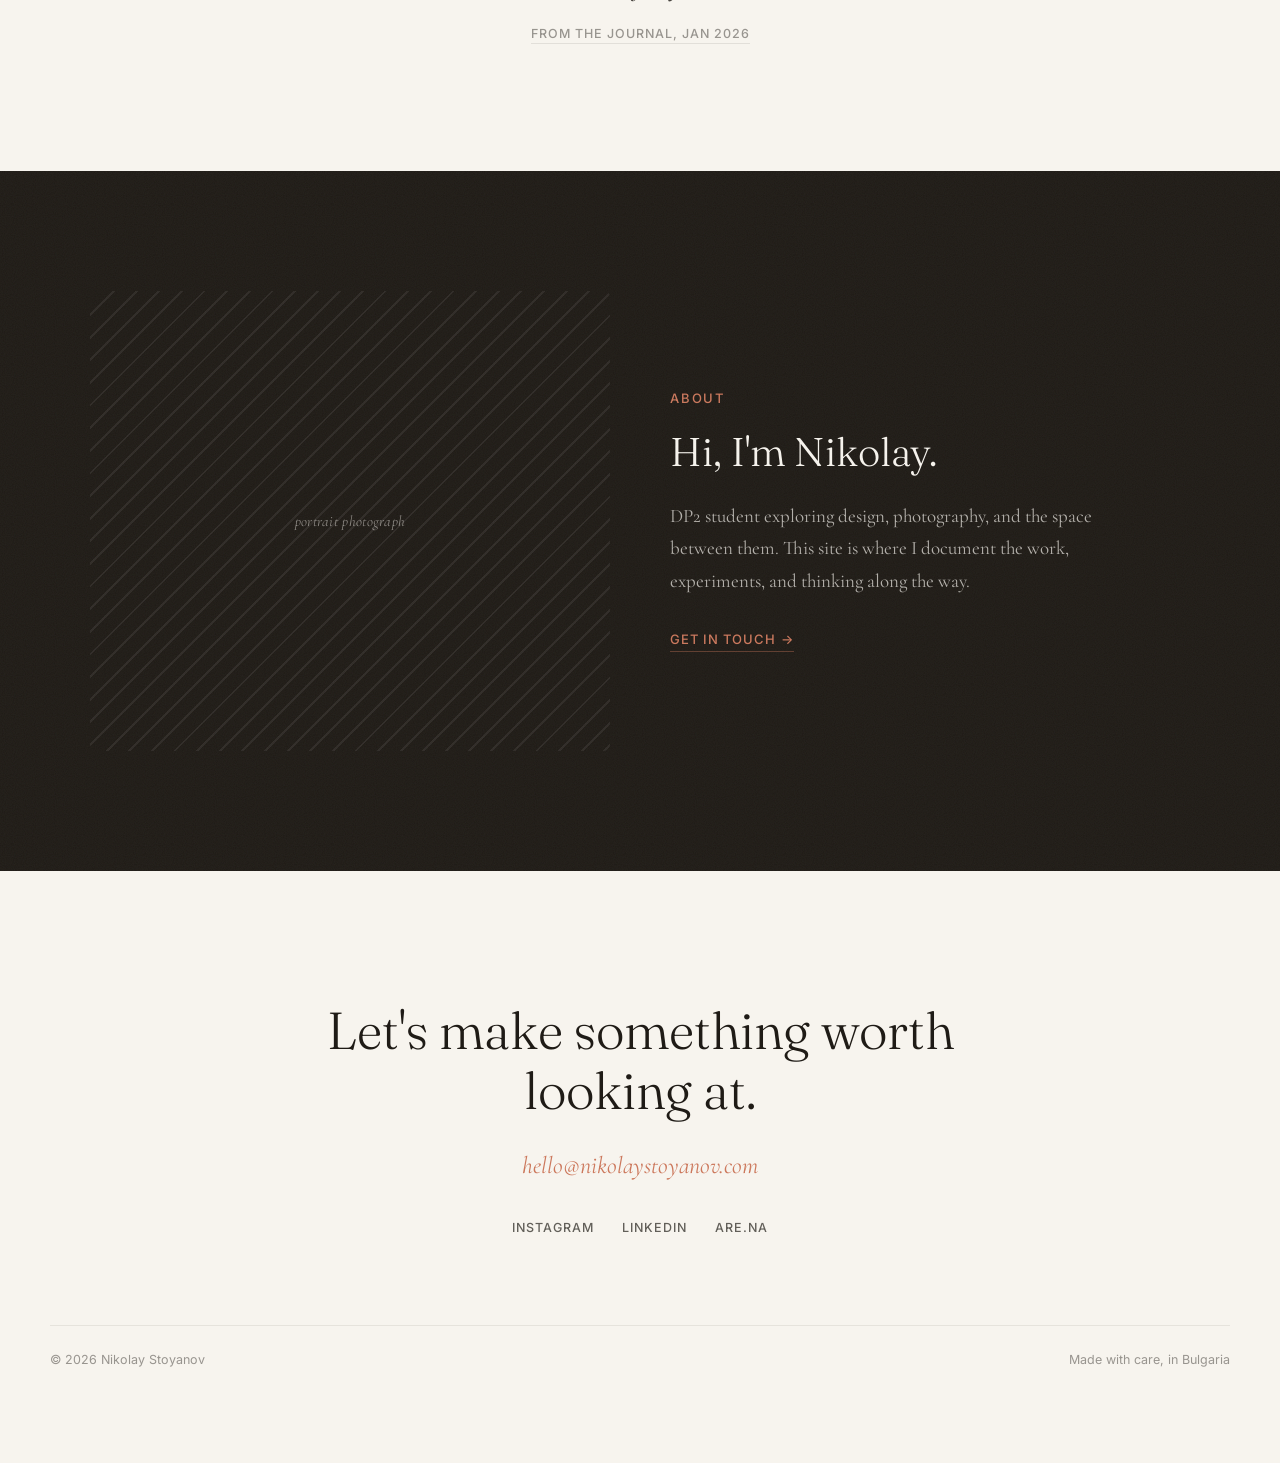
==== commit 73f8e81d: "Optimize motion, loading, and assets using frontend-slides techniques Applied from the frontend-slid" ====
--- a/index.html
+++ b/index.html
@@ -7,8 +7,9 @@
 <meta name="description" content="Personal portfolio of Nikolay Stoyanov — design, photography, and writing from Bulgaria.">
 <link rel="preconnect" href="https://fonts.googleapis.com">
 <link rel="preconnect" href="https://fonts.gstatic.com" crossorigin>
-<link href="https://fonts.googleapis.com/css2?family=Fraunces:ital,opsz,wght@0,9..144,300;0,9..144,400;0,9..144,500;0,9..144,600;1,9..144,400&family=Cormorant+Garamond:ital,wght@0,400;0,500;1,400&family=Inter:wght@400;500;600&display=swap" rel="stylesheet">
+<link href="https://fonts.googleapis.com/css2?family=Fraunces:ital,opsz,wght@0,9..144,300;0,9..144,400;0,9..144,500;1,9..144,400&family=Cormorant+Garamond:ital,wght@0,400;1,400&family=Inter:wght@400;500&display=swap" rel="stylesheet">
 <link rel="stylesheet" href="css/style.css">
+<link rel="preload" as="image" href="images/hero-photo.jpg" fetchpriority="high">
 </head>
 <body>
 
@@ -34,7 +35,7 @@
     <p class="hero-sub">Based in Bulgaria. I design digital products and chase light with a camera — this is where both live.</p>
   </section>
 
-  <div class="ph has-photo full-bleed hero-photo" data-slot="hero-photo"><img src="images/hero-photo.jpg" alt="Boardwalk through the dunes on the way to the beach"></div>
+  <div class="ph has-photo full-bleed hero-photo" data-slot="hero-photo"><img src="images/hero-photo.jpg" alt="Boardwalk through the dunes on the way to the beach" fetchpriority="high"></div>
 
   <!-- MARQUEE -->
   <div class="marquee" aria-hidden="true">
--- a/css/style.css
+++ b/css/style.css
@@ -28,6 +28,10 @@
   --radius: 6px;
   --page-max: 1180px;
   --gutter: 40px;
+
+  --ease-out: var(--ease-out);
+  --ease-out-expo: cubic-bezier(.16, 1, .3, 1);
+  --noise: url("data:image/svg+xml,%3Csvg xmlns='http://www.w3.org/2000/svg' width='160' height='160'%3E%3Cfilter id='n'%3E%3CfeTurbulence type='fractalNoise' baseFrequency='.9' numOctaves='2' stitchTiles='stitch'/%3E%3C/filter%3E%3Crect width='100%25' height='100%25' filter='url(%23n)'/%3E%3C/svg%3E");
 }
 
 * { box-sizing: border-box; }
@@ -253,8 +257,8 @@
   opacity: 0;
   transform: translateY(26px);
   transition:
-    opacity .9s cubic-bezier(.22, 1, .36, 1),
-    transform .9s cubic-bezier(.22, 1, .36, 1);
+    opacity .9s var(--ease-out-expo),
+    transform .9s var(--ease-out-expo);
   transition-delay: var(--reveal-delay, 0ms);
   will-change: opacity, transform;
 }
@@ -262,6 +266,26 @@
 .reveal.in {
   opacity: 1;
   transform: none;
+}
+
+/* Cover photos enter with a cinematic blur-in instead of a lift */
+.hero-photo.reveal,
+.project-cover.reveal,
+.post-cover.reveal {
+  transform: scale(1.03);
+  filter: blur(16px);
+  transition:
+    opacity .9s var(--ease-out-expo),
+    transform .9s var(--ease-out-expo),
+    filter .9s var(--ease-out-expo);
+  transition-delay: var(--reveal-delay, 0ms);
+}
+
+.hero-photo.reveal.in,
+.project-cover.reveal.in,
+.post-cover.reveal.in {
+  transform: none;
+  filter: blur(0);
 }
 
 /* Nav link underline sweep ------------------------------------------------- */
@@ -280,7 +304,7 @@
   background: currentColor;
   transform: scaleX(0);
   transform-origin: right;
-  transition: transform .35s cubic-bezier(.22, 1, .36, 1);
+  transition: transform .35s var(--ease-out);
 }
 
 .site-nav .nav-links a:hover::after { transform: scaleX(1); transform-origin: left; }
@@ -288,7 +312,7 @@
 /* Photo hover + parallax ----------------------------------------------------- */
 
 .ph img {
-  transition: transform .8s cubic-bezier(.22, 1, .36, 1);
+  transition: transform .8s var(--ease-out);
 }
 
 a.ph:hover img,
@@ -301,21 +325,30 @@
 
 /* Lightbox --------------------------------------------------------------------- */
 
+/* Shown/hidden via visibility + opacity + pointer-events (never display:
+   none) so the fade can transition both ways without JS timers */
 .lightbox {
   position: fixed;
   inset: 0;
   z-index: 100;
-  display: none;
+  display: flex;
   align-items: center;
   justify-content: center;
   padding: 5vmin;
   background: #1F1B16e8;
+  visibility: hidden;
   opacity: 0;
+  pointer-events: none;
+  transition: opacity .3s ease, visibility 0s linear .3s;
+  cursor: zoom-out;
+}
+
+.lightbox.open {
+  visibility: visible;
+  opacity: 1;
+  pointer-events: auto;
   transition: opacity .3s ease;
-  cursor: zoom-out;
-}
-
-.lightbox.open { opacity: 1; }
+}
 
 .lightbox img {
   max-width: 100%;
@@ -324,7 +357,11 @@
   height: auto;
   border-radius: var(--radius);
   box-shadow: 0 30px 80px #00000059;
-}
+  transform: scale(.96);
+  transition: transform .35s var(--ease-out-expo);
+}
+
+.lightbox.open img { transform: none; }
 
 /* Marquee ------------------------------------------------------------------------ */
 
@@ -422,10 +459,10 @@
 
 /* Hover micro-interactions ------------------------------------------------------------ */
 
-.journal-row { transition: transform .45s cubic-bezier(.22, 1, .36, 1), color .2s ease; }
+.journal-row { transition: transform .45s var(--ease-out), color .2s ease; }
 .journal-row:hover { transform: translateX(10px); }
 
-.what-item { transition: transform .5s cubic-bezier(.22, 1, .36, 1); }
+.what-item { transition: transform .5s var(--ease-out); }
 .what-item:hover { transform: translateY(-6px); }
 
 /* Home: what I do ------------------------------------------------------------ */
@@ -603,6 +640,27 @@
 
 .journal-row:hover .title { color: var(--accent-hover); }
 
+/* Film grain on the tinted bands — inline SVG noise, zero extra requests */
+
+#about,
+.gallery-band {
+  position: relative;
+  isolation: isolate;
+}
+
+#about::after,
+.gallery-band::after {
+  content: '';
+  position: absolute;
+  inset: 0;
+  background-image: var(--noise);
+  pointer-events: none;
+  z-index: 1;
+}
+
+#about::after { opacity: .055; }
+.gallery-band::after { opacity: .03; }
+
 /* Home: about ------------------------------------------------------------------ */
 
 #about {
@@ -897,6 +955,7 @@
 @media (prefers-reduced-motion: reduce) {
   .marquee-track { animation: none; }
   .journal-row, .what-item, .ph img, .slider-btn { transition: none; }
+  .lightbox img { transform: none; transition: none; }
 }
 
 @media (max-width: 640px) {
